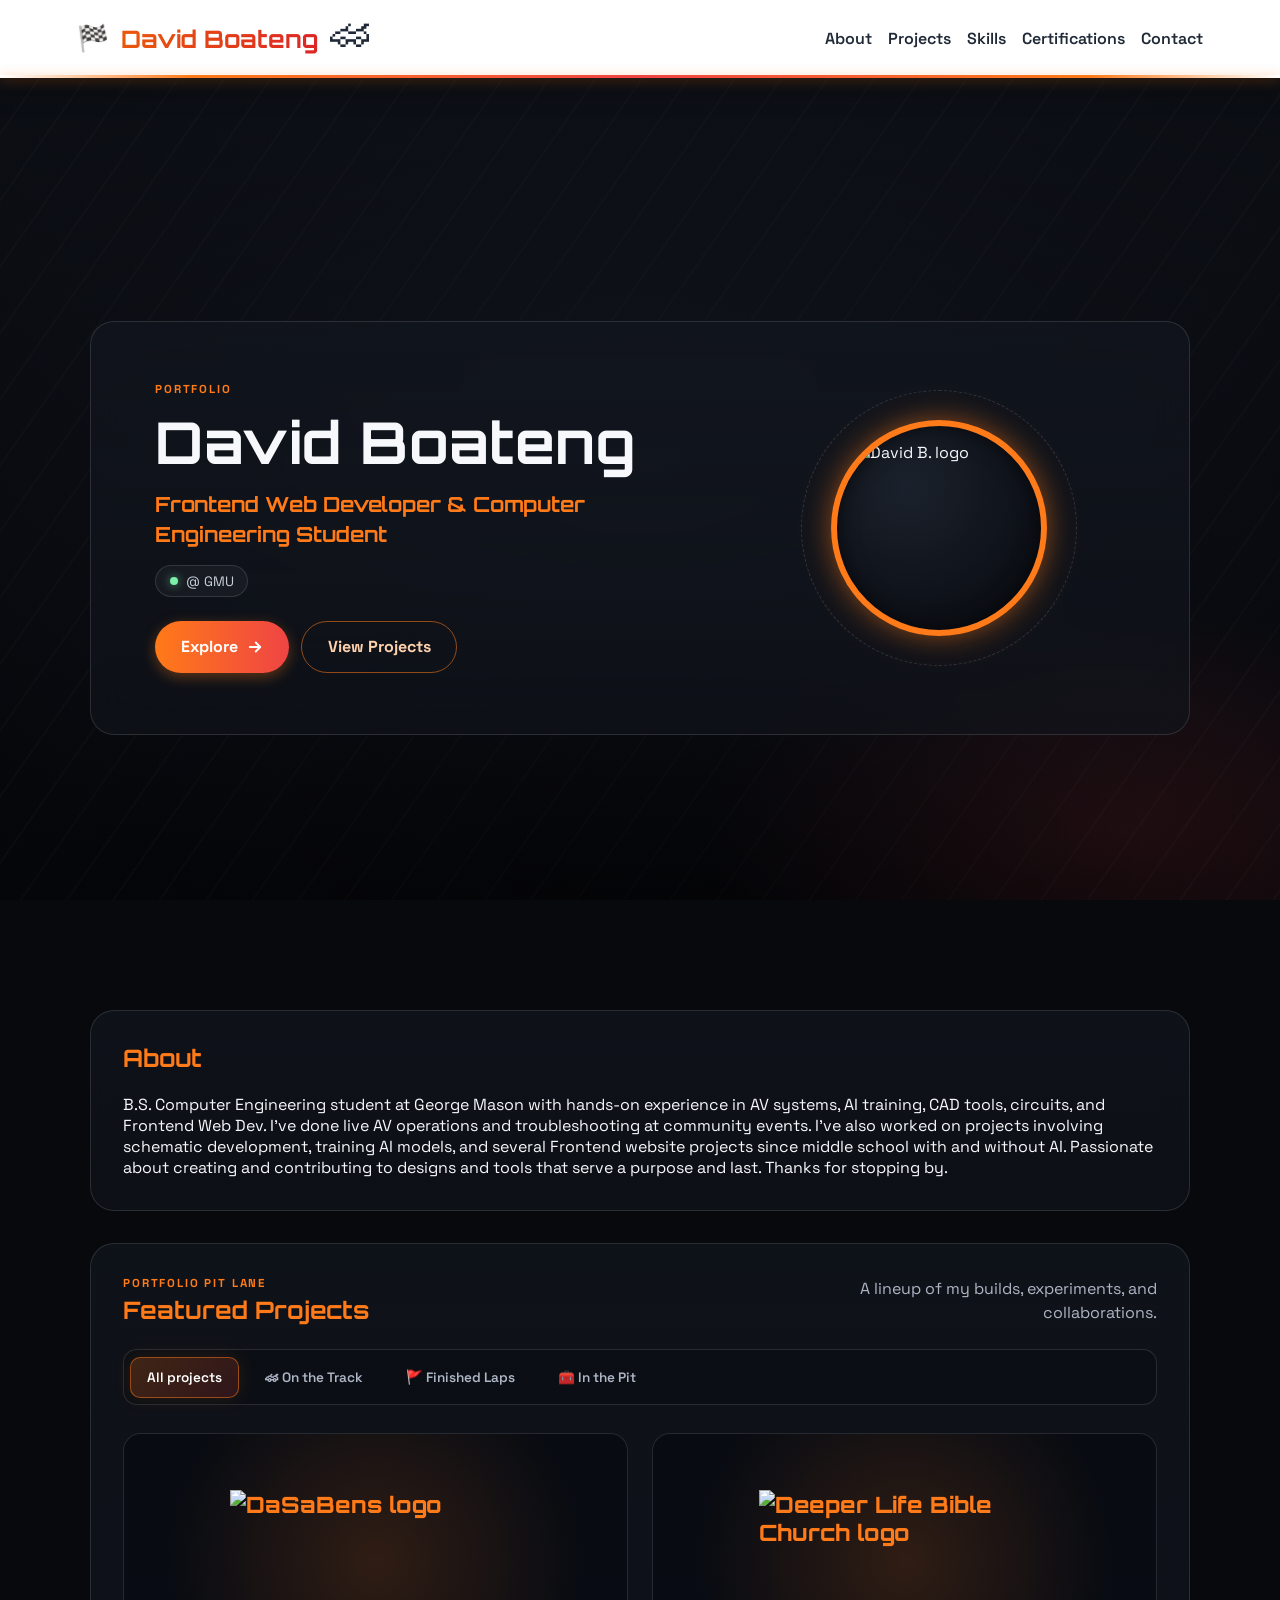
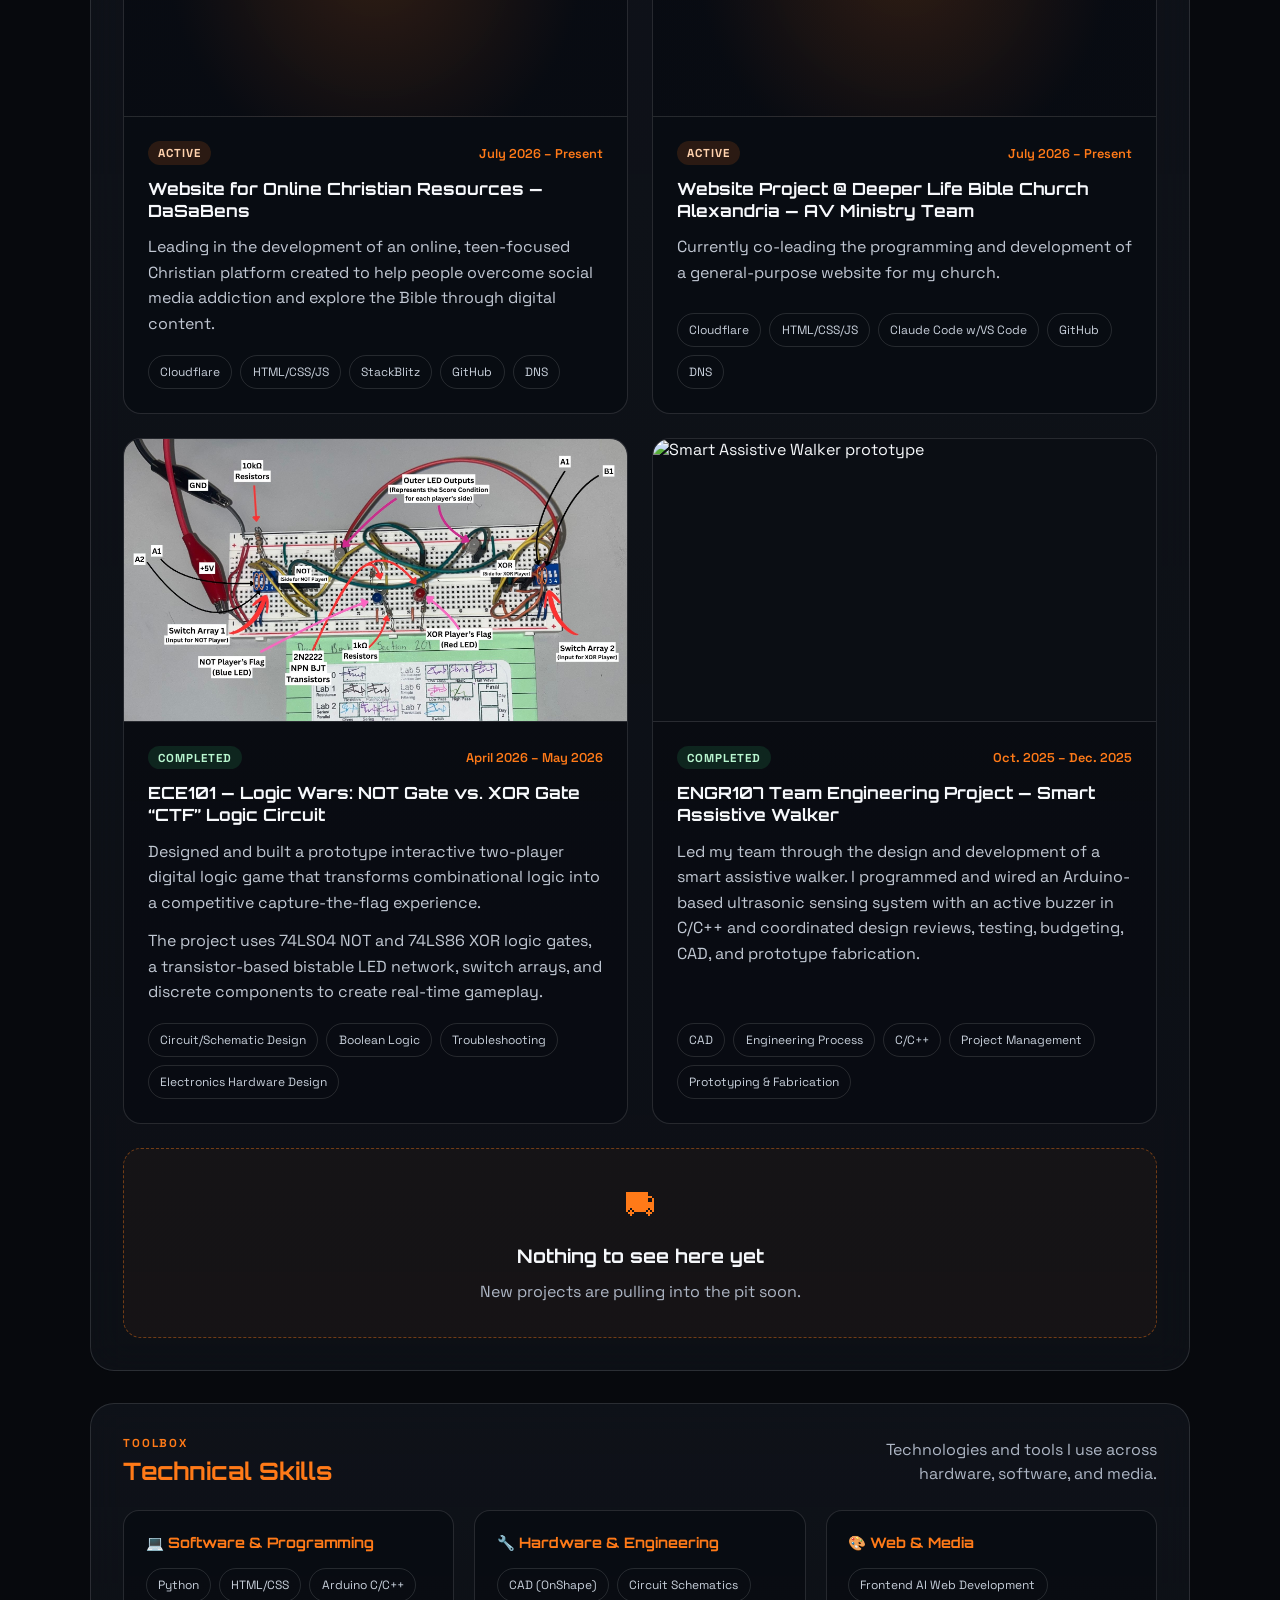
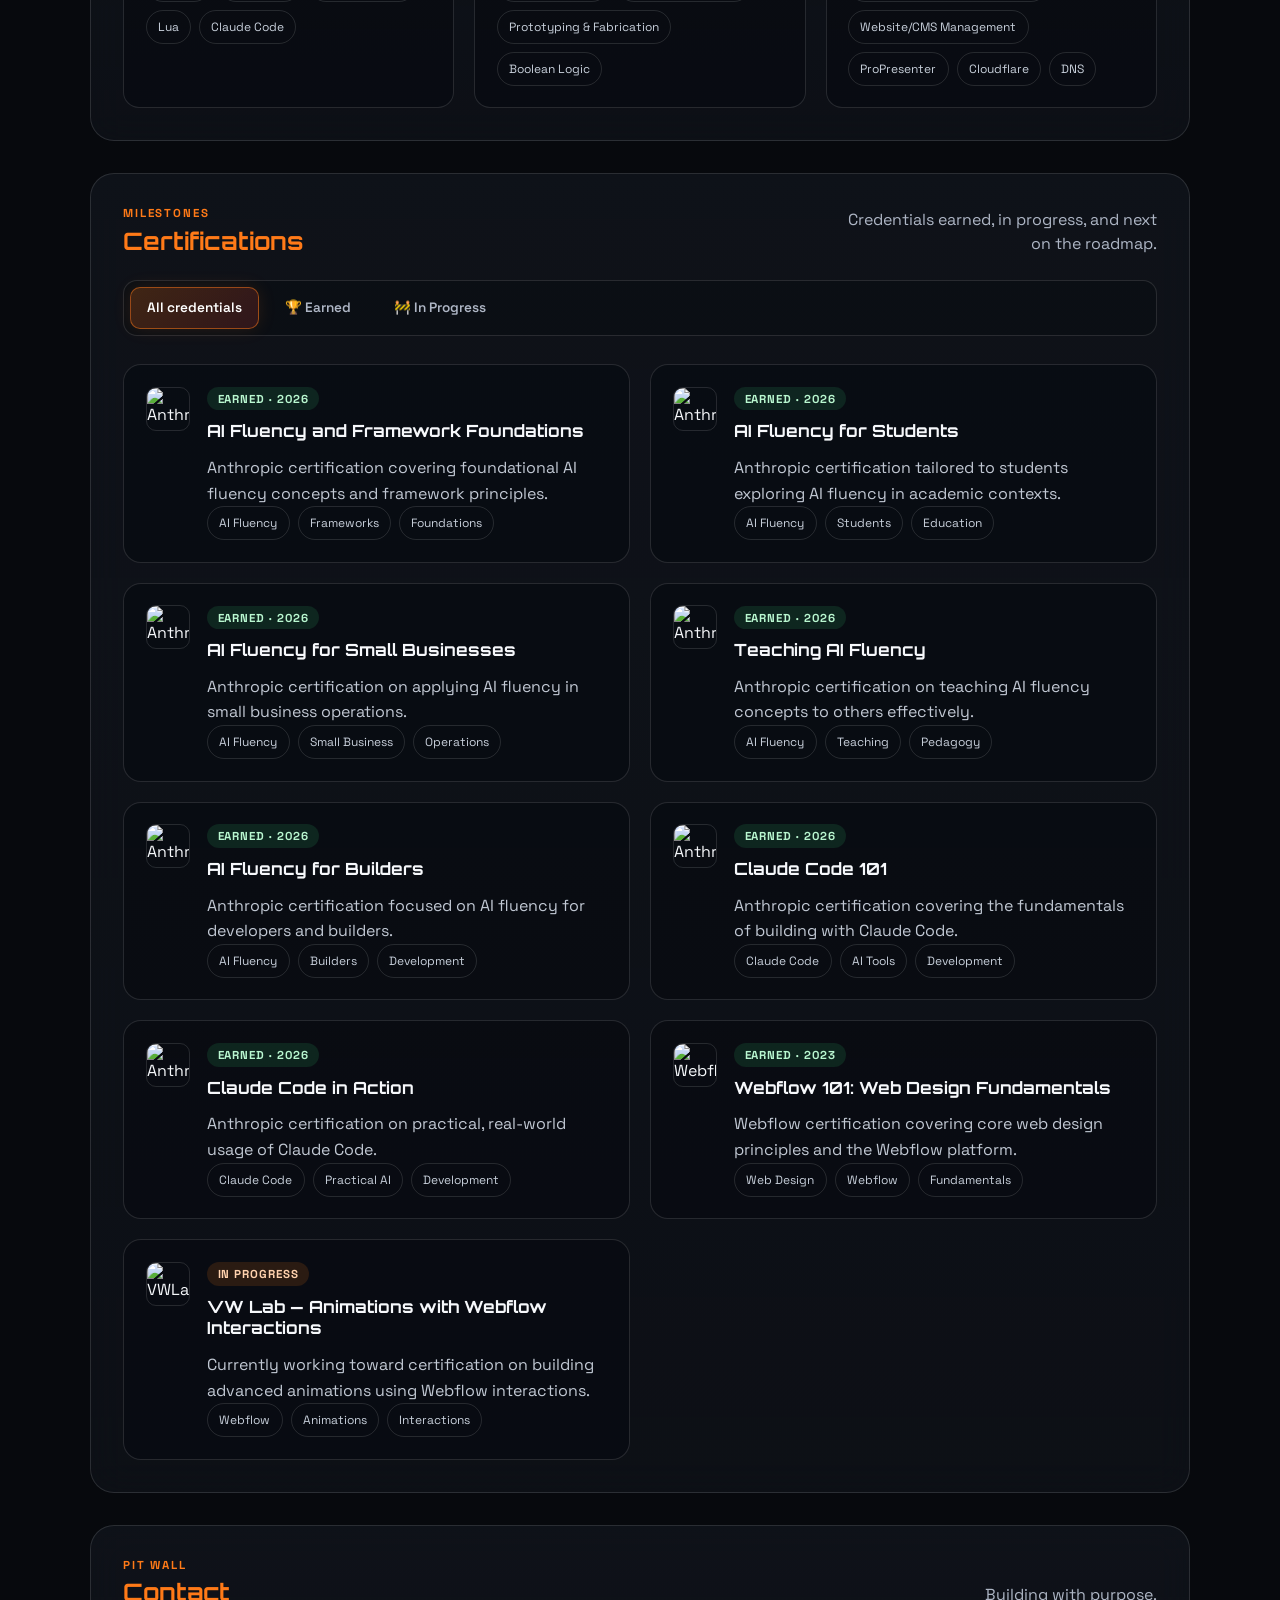
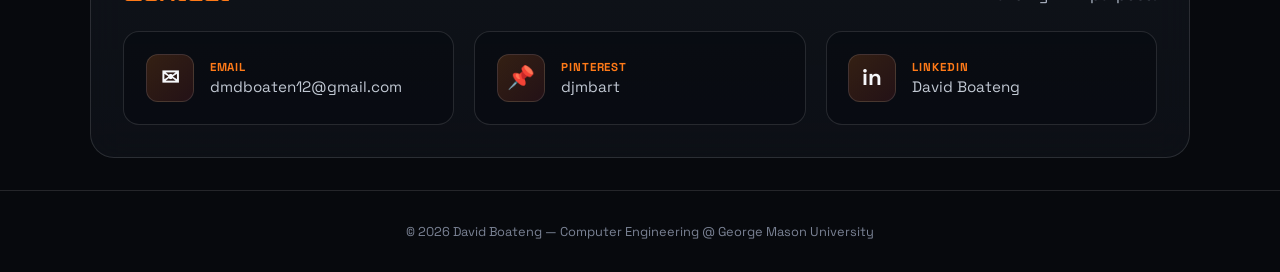
==== index.html @ 5fff943f "Refresh hero, nav, projects, and add loading screen - Redesign hero as two-column layout with spinni" ====
<!DOCTYPE html>
<html class="is-loading">
  <head>
    <meta charset="utf-8" />
    <meta name="viewport" content="width=device-width,initial-scale=1" />
    <title>David Boateng Portfolio</title>
    <link rel="preconnect" href="https://fonts.googleapis.com" />
    <link rel="preconnect" href="https://fonts.gstatic.com" crossorigin />
    <link
      href="https://fonts.googleapis.com/css2?family=Orbitron:wght@700;800&family=Space+Grotesk:wght@400;600&display=swap"
      rel="stylesheet"
    />
    <link rel="stylesheet" href="style.css" />
    <link rel="preload" as="image" href="inspiredbyhotwheels.png" />
  </head>
  <body>
    <div class="loader" id="loader" role="status" aria-label="Loading portfolio">
      <div class="loader-inner">
        <p class="loader-text">This portfolio is:</p>
        <img class="loader-img" src="inspiredbyhotwheels.png" alt="Inspired by Hot Wheels" />
        <div class="loader-bar"><span></span></div>
      </div>
    </div>
    <div class="track" id="top"></div>
    <header class="nav">
      <a class="nav-brand" href="#top" aria-label="Back to top">
        <span class="nav-logo" aria-hidden="true">🏁</span>
        <h2>David Boateng</h2>
        <span class="nav-car" aria-hidden="true">🏎</span>
      </a>
      <nav>
        <a href="#about">About</a><a href="#projects">Projects</a
        ><a href="#skills">Skills</a><a href="#certifications">Certifications</a><a href="#contact">Contact</a>
      </nav>
    </header>
    <section class="hero">
      <div class="hero-card">
        <div class="hero-copy">
          <span class="eyebrow">Portfolio</span>
          <h1>David Boateng</h1>
          <h2 class="hero-role">Frontend Web Developer &amp; Computer Engineering Student</h2>
          <span class="hero-school">@ GMU</span>
          <div class="hero-actions">
            <a class="btn" href="#about"><span class="btn-text">Explore</span> <svg class="btn-arrow" viewBox="0 0 24 24" width="18" height="18" fill="none" stroke="currentColor" stroke-width="2.5" stroke-linecap="round" stroke-linejoin="round"><path d="M5 12h14M13 6l6 6-6 6"/></svg></a>
            <a class="btn btn-ghost" href="#projects">View Projects</a>
          </div>
        </div>
        <div class="hero-visual">
          <div class="wheel"><img src="dbhw.png" alt="David B. logo"></div>
        </div>
      </div>
    </section>
    <section id="about" class="card">
      <h2>About</h2>
      <br />
      <p>
        B.S. Computer Engineering student at George Mason with hands-on experience in AV
        systems, AI training, CAD tools, circuits, and Frontend Web Dev. I've done live AV operations and troubleshooting
        at community events. I've also worked on projects involving schematic development,
        training AI models, and several Frontend website projects since middle school with and without AI. Passionate about creating and contributing to
        designs and tools that serve a purpose and last. Thanks for stopping by.
      </p>
    </section>
    <section id="projects" class="card">
      <div class="section-heading">
        <div><span class="eyebrow">Portfolio pit lane</span><h2>Featured Projects</h2></div>
        <p class="section-intro">A lineup of my builds, experiments, and collaborations.</p>
      </div>
      <div class="tabs" data-tab-group="projects">
        <button class="tab active" data-tab="all">All projects</button>
        <button class="tab" data-tab="track">🏎 On the Track</button>
        <button class="tab" data-tab="finished">🚩 Finished Laps</button>
        <button class="tab" data-tab="pit">🧰 In the Pit</button>
      </div>
      <div class="card-grid">
        <article class="project-card" data-category="track">
          <div class="project-media logo"><img src="dasabenslogotransparent.png" alt="DaSaBens logo" loading="lazy"></div>
          <div class="project-body">
            <div class="project-meta"><span class="project-tag">Active</span><span class="project-date">July 2026 – Present</span></div>
            <h3>Website for Online Christian Resources — DaSaBens</h3>
            <p>Leading in the development of an online, teen-focused Christian platform created to help people overcome social media addiction and explore the Bible through digital content.</p>
            <div class="chips"><span>Cloudflare</span><span>HTML/CSS/JS</span><span>StackBlitz</span><span>GitHub</span><span>DNS</span></div>
          </div>
        </article>
        <article class="project-card" data-category="track">
          <div class="project-media logo"><img src="dclmlogo.png" alt="Deeper Life Bible Church logo" loading="lazy"></div>
          <div class="project-body">
            <div class="project-meta"><span class="project-tag">Active</span><span class="project-date">July 2026 – Present</span></div>
            <h3>Website Project @ Deeper Life Bible Church Alexandria — AV Ministry Team</h3>
            <p>Currently co-leading the programming and development of a general-purpose website for my church.</p>
            <div class="chips"><span>Cloudflare</span><span>HTML/CSS/JS</span><span>Claude Code w/VS Code</span><span>GitHub</span><span>DNS</span></div>
          </div>
        </article>
        <article class="project-card" data-category="finished">
          <div class="project-media"><img src="ece101finalannotatedbb.jpg" alt="Annotated breadboard of the Logic Wars NOT vs. XOR circuit" loading="lazy"></div>
          <div class="project-body">
            <div class="project-meta"><span class="project-tag finished">Completed</span><span class="project-date">April 2026 – May 2026</span></div>
            <h3>ECE101 — Logic Wars: NOT Gate vs. XOR Gate “CTF” Logic Circuit</h3>
            <p>Designed and built a prototype interactive two-player digital logic game that transforms combinational logic into a competitive capture-the-flag experience.</p>
            <p>The project uses 74LS04 NOT and 74LS86 XOR logic gates, a transistor-based bistable LED network, switch arrays, and discrete components to create real-time gameplay.</p>
            <div class="chips"><span>Circuit/Schematic Design</span><span>Boolean Logic</span><span>Troubleshooting</span><span>Electronics Hardware Design</span></div>
          </div>
        </article>
        <article class="project-card" data-category="finished">
          <div class="project-media"><img src="smartassistivewalker.jpg" alt="Smart Assistive Walker prototype" loading="lazy"></div>
          <div class="project-body">
            <div class="project-meta"><span class="project-tag finished">Completed</span><span class="project-date">Oct. 2025 – Dec. 2025</span></div>
            <h3>ENGR107 Team Engineering Project — Smart Assistive Walker</h3>
            <p>Led my team through the design and development of a smart assistive walker. I programmed and wired an Arduino-based ultrasonic sensing system with an active buzzer in C/C++ and coordinated design reviews, testing, budgeting, CAD, and prototype fabrication.</p>
            <div class="chips"><span>CAD</span><span>Engineering Process</span><span>C/C++</span><span>Project Management</span><span>Prototyping &amp; Fabrication</span></div>
          </div>
        </article>
        <div class="empty-state" data-category="pit"><span class="empty-icon">⛟</span><h3>Nothing to see here yet</h3><p>New projects are pulling into the pit soon.</p></div>
      </div>
    </section>
    <section id="skills" class="card">
      <div class="section-heading">
        <div><span class="eyebrow">Toolbox</span><h2>Technical Skills</h2></div>
        <p class="section-intro">Technologies and tools I use across hardware, software, and media.</p>
      </div>
      <div class="skill-grid">
        <div class="skill-group">
          <h3>💻 Software & Programming</h3>
          <div class="chips"><span>Python</span><span>HTML/CSS</span><span>Arduino C/C++</span><span>Lua</span><span>Claude Code</span></div>
        </div>
        <div class="skill-group">
          <h3>🔧 Hardware & Engineering</h3>
          <div class="chips"><span>CAD (OnShape)</span><span>Circuit Schematics</span><span>Prototyping & Fabrication</span><span>Boolean Logic</span></div>
        </div>
        <div class="skill-group">
          <h3>🎨 Web & Media</h3>
          <div class="chips"><span>Frontend AI Web Development</span><span>Website/CMS Management</span><span>ProPresenter</span><span>Cloudflare</span><span>DNS</span></div>
        </div>
      </div>
    </section>
    <section id="certifications" class="card">
      <div class="section-heading">
        <div><span class="eyebrow">Milestones</span><h2>Certifications</h2></div>
        <p class="section-intro">Credentials earned, in progress, and next on the roadmap.</p>
      </div>
      <div class="tabs" data-tab-group="certifications">
        <button class="tab active" data-tab="all">All credentials</button>
        <button class="tab" data-tab="earned">🏆 Earned</button>
        <button class="tab" data-tab="progress">🚧 In Progress</button>
      </div>
      <div class="cert-grid">
        <article class="cert-card" data-category="earned"><img class="cert-logo" src="public/images/icons/anthropic.jpg" alt="Anthropic"><div><span class="project-tag finished">Earned · 2026</span><h3>AI Fluency and Framework Foundations</h3><p>Anthropic certification covering foundational AI fluency concepts and framework principles.</p><div class="chips"><span>AI Fluency</span><span>Frameworks</span><span>Foundations</span></div></div></article>
        <article class="cert-card" data-category="earned"><img class="cert-logo" src="public/images/icons/anthropic.jpg" alt="Anthropic"><div><span class="project-tag finished">Earned · 2026</span><h3>AI Fluency for Students</h3><p>Anthropic certification tailored to students exploring AI fluency in academic contexts.</p><div class="chips"><span>AI Fluency</span><span>Students</span><span>Education</span></div></div></article>
        <article class="cert-card" data-category="earned"><img class="cert-logo" src="public/images/icons/anthropic.jpg" alt="Anthropic"><div><span class="project-tag finished">Earned · 2026</span><h3>AI Fluency for Small Businesses</h3><p>Anthropic certification on applying AI fluency in small business operations.</p><div class="chips"><span>AI Fluency</span><span>Small Business</span><span>Operations</span></div></div></article>
        <article class="cert-card" data-category="earned"><img class="cert-logo" src="public/images/icons/anthropic.jpg" alt="Anthropic"><div><span class="project-tag finished">Earned · 2026</span><h3>Teaching AI Fluency</h3><p>Anthropic certification on teaching AI fluency concepts to others effectively.</p><div class="chips"><span>AI Fluency</span><span>Teaching</span><span>Pedagogy</span></div></div></article>
        <article class="cert-card" data-category="earned"><img class="cert-logo" src="public/images/icons/anthropic.jpg" alt="Anthropic"><div><span class="project-tag finished">Earned · 2026</span><h3>AI Fluency for Builders</h3><p>Anthropic certification focused on AI fluency for developers and builders.</p><div class="chips"><span>AI Fluency</span><span>Builders</span><span>Development</span></div></div></article>
        <article class="cert-card" data-category="earned"><img class="cert-logo" src="public/images/icons/anthropic.jpg" alt="Anthropic"><div><span class="project-tag finished">Earned · 2026</span><h3>Claude Code 101</h3><p>Anthropic certification covering the fundamentals of building with Claude Code.</p><div class="chips"><span>Claude Code</span><span>AI Tools</span><span>Development</span></div></div></article>
        <article class="cert-card" data-category="earned"><img class="cert-logo" src="public/images/icons/anthropic.jpg" alt="Anthropic"><div><span class="project-tag finished">Earned · 2026</span><h3>Claude Code in Action</h3><p>Anthropic certification on practical, real-world usage of Claude Code.</p><div class="chips"><span>Claude Code</span><span>Practical AI</span><span>Development</span></div></div></article>
        <article class="cert-card" data-category="earned"><img class="cert-logo" src="public/images/icons/6699096cdd45ad7b198bbc43_partner-webflow.png" alt="Webflow"><div><span class="project-tag finished">Earned · 2023</span><h3>Webflow 101: Web Design Fundamentals</h3><p>Webflow certification covering core web design principles and the Webflow platform.</p><div class="chips"><span>Web Design</span><span>Webflow</span><span>Fundamentals</span></div></div></article>
        <article class="cert-card" data-category="progress"><img class="cert-logo" src="public/images/icons/vwlabs.png" alt="VWLab.io"><div><span class="project-tag">In Progress</span><h3>VW Lab — Animations with Webflow Interactions</h3><p>Currently working toward certification on building advanced animations using Webflow interactions.</p><div class="chips"><span>Webflow</span><span>Animations</span><span>Interactions</span></div></div></article>
      </div>
    </section>
    <section id="contact" class="card">
      <div class="section-heading">
        <div><span class="eyebrow">Pit wall</span><h2>Contact</h2></div>
        <p class="section-intro">Building with purpose.</p>
      </div>
      <div class="contact-grid">
        <a class="contact-card" href="mailto:dmdboaten12@gmail.com">
          <div class="contact-icon">✉</div>
          <div><span class="contact-label">Email</span><p>dmdboaten12@gmail.com</p></div>
        </a>
        <a class="contact-card" href="https://www.pinterest.com/djmbart/" target="_blank" rel="noopener">
          <div class="contact-icon">📌</div>
          <div><span class="contact-label">Pinterest</span><p>djmbart</p></div>
        </a>
        <a class="contact-card" href="https://www.linkedin.com/in/david-boateng" target="_blank" rel="noopener">
          <div class="contact-icon">in</div>
          <div><span class="contact-label">LinkedIn</span><p>David Boateng</p></div>
        </a>
      </div>
    </section>
    <div class="lightbox" id="lightbox"><img src="" alt=""></div>
    <footer class="footer">© 2026 David Boateng — Computer Engineering @ George Mason University</footer>
    <script src="script.js"></script>
  </body>
</html>
---- style.css ----
:root{--bg:#0a0d12;--panel:rgba(18,22,30,.72);--line:rgba(255,255,255,.12);--orange:#ff7a18;--red:#ef4444;--white:#f6f8fb}*{margin:0;padding:0;box-sizing:border-box}html{scroll-behavior:smooth}body{font-family:'Space Grotesk',sans-serif;color:var(--white);background:#07090d;overflow-x:hidden}.track{position:fixed;inset:0;z-index:-1;background:
  radial-gradient(ellipse 60% 45% at 88% 92%,rgba(239,68,68,.12),transparent 55%),
  radial-gradient(ellipse 100% 80% at 50% 50%,rgba(20,24,34,.6),transparent 70%),
  repeating-linear-gradient(125deg,rgba(255,255,255,.018) 0 2px,transparent 2px 38px),
  linear-gradient(180deg,#0c0f15 0%,#07090d 50%,#05060a 100%)}
.track:before{content:'';position:absolute;inset:0;background:radial-gradient(ellipse 90% 60% at 50% 100%,rgba(0,0,0,.45),transparent 60%)}
.track::after{content:none}
.nav{position:sticky;top:0;display:flex;justify-content:space-between;padding:18px 6%;background:#fff;box-shadow:0 8px 28px rgba(0,0,0,.35);backdrop-filter:blur(16px)}.logo{font:800 1.4rem Orbitron,sans-serif;color:var(--orange)}nav{display:flex;gap:16px}nav a{color:#1f2937;font-weight:600;text-decoration:none;transition:color .2s ease,text-shadow .2s ease}nav a:hover{color:#ea580c}.nav-brand h2{background:linear-gradient(90deg,#ea580c,#dc2626);-webkit-background-clip:text;background-clip:text;color:transparent}.hero{min-height:100vh;display:grid;place-items:center;padding:5rem}.hero-card,.card{max-width:1100px;margin:2rem auto;padding:2rem;border-radius:24px;background:linear-gradient(var(--panel),rgba(18,22,30,.55));backdrop-filter:blur(18px);border:1px solid var(--line);position:relative;overflow:hidden}
@keyframes spin{to{transform:rotate(360deg)}}
.hero-card{display:grid;grid-template-columns:1.4fr 1fr;align-items:center;gap:3rem;width:100%;padding:3.5rem 3.5rem 3.5rem 4rem}
.hero-copy{display:flex;flex-direction:column;align-items:flex-start;gap:1rem}
.hero-copy{min-width:0}.hero-copy h1{font-size:clamp(1.9rem,5vw,3.6rem);line-height:1.05;letter-spacing:.01em}
.hero-role{font-size:clamp(1rem,1.8vw,1.3rem);line-height:1.45;max-width:30ch}
.hero-school{display:inline-flex;align-items:center;gap:.5rem;padding:.4rem .85rem;border:1px solid var(--line);border-radius:999px;color:#c8d0db;font-size:.85rem;background:rgba(255,255,255,.04)}
.hero-school:before{content:'';width:8px;height:8px;border-radius:50%;background:#7bf0a9;box-shadow:0 0 10px rgba(123,240,169,.6)}
.hero-actions{display:flex;flex-wrap:wrap;gap:.75rem;margin-top:.5rem}
.hero-actions .btn{margin-top:0}
.btn.btn-ghost{background:transparent;border:1px solid rgba(255,122,24,.55);box-shadow:none;color:#ffd2ae}
.btn.btn-ghost:hover{background:rgba(255,122,24,.1);box-shadow:0 8px 24px rgba(255,122,24,.2)}
.hero-visual{position:relative;display:grid;place-items:center;aspect-ratio:1;max-width:300px;width:100%;justify-self:center}
.hero-visual:before{content:'';position:absolute;inset:0;border-radius:50%;background:radial-gradient(circle,rgba(255,122,24,.22),transparent 68%)}
.hero-visual:after{content:'';position:absolute;inset:4%;border-radius:50%;border:1px dashed rgba(255,255,255,.14)}
.wheel{position:relative;width:72%;aspect-ratio:1;border-radius:50%;border:6px solid var(--orange);background:radial-gradient(circle at 35% 30%,#1b212c,#0b0e14 75%);box-shadow:0 0 25px rgba(255,122,24,.45),inset 0 0 20px rgba(0,0,0,.6);animation:spin 10s linear infinite;overflow:hidden}
.wheel img{width:100%;height:100%;display:block;object-fit:contain;padding:8%}
@media (prefers-reduced-motion:reduce){.wheel{animation:none}}
@media (max-width:820px){.hero{padding:3rem 16px}.hero-card{grid-template-columns:minmax(0,1fr);gap:2rem;padding:2.5rem 1.5rem;text-align:center}.hero-copy{align-items:center}.hero-role{max-width:none}.hero-actions{justify-content:center}.hero-visual{order:-1;max-width:220px}}
        h1,h2,h3{font-family:Orbitron,sans-serif}h2{color:var(--orange)}.btn{display:inline-flex;align-items:center;gap:.5rem;margin-top:1rem;padding:.9rem 1.6rem;border-radius:999px;background:linear-gradient(90deg,var(--orange),var(--red));color:#fff;font-weight:700;font-family:'Space Grotesk',sans-serif;text-decoration:none;cursor:pointer;border:none;transition:transform .25s ease,box-shadow .25s ease;box-shadow:0 4px 14px rgba(255,122,24,.35)}
.btn:hover{transform:translateY(-3px) scale(1.03);box-shadow:0 8px 24px rgba(255,122,24,.5)}
.btn:active{transform:translateY(-1px) scale(1)}
.btn-arrow{transition:transform .25s ease}
.btn:hover .btn-arrow{transform:translateX(4px)}.image-placeholder{margin:1rem 0;padding:4rem;border:2px dashed var(--orange);border-radius:18px;text-align:center}.section-heading{display:flex;align-items:end;justify-content:space-between;gap:2rem;margin-bottom:1.5rem}.section-heading h2{margin-top:.35rem}.eyebrow{display:block;color:var(--orange);font-size:.72rem;font-weight:700;letter-spacing:.16em;text-transform:uppercase}.section-intro{max-width:330px;color:#aeb6c5;text-align:right;line-height:1.5}.tabs{display:flex;gap:.55rem;flex-wrap:wrap;margin-bottom:1.75rem;padding:.4rem;border:1px solid var(--line);border-radius:14px;background:rgba(0,0,0,.18)}.tab{padding:.7rem 1rem;border:1px solid transparent;border-radius:10px;background:transparent;color:#aeb6c5;font:600 .85rem 'Space Grotesk',sans-serif;cursor:pointer;transition:.25s}.tab:hover{color:#fff;background:rgba(255,255,255,.07)}.tab.active{color:#fff;border-color:rgba(255,122,24,.5);background:linear-gradient(135deg,rgba(255,122,24,.22),rgba(239,68,68,.16));box-shadow:0 0 18px rgba(255,122,24,.12)}.card-grid,.cert-grid{display:grid;grid-template-columns:repeat(auto-fit,minmax(min(100%,320px),1fr));gap:1.25rem;align-items:stretch}.project-card,.cert-card{border:1px solid var(--line);border-radius:18px;background:rgba(8,11,17,.62);overflow:hidden;transition:transform .3s ease,border-color .3s ease,box-shadow .3s ease}.project-card:hover,.cert-card:hover{transform:translateY(-6px);border-color:rgba(255,122,24,.55);box-shadow:0 14px 35px rgba(0,0,0,.3),0 0 24px rgba(255,122,24,.1)}.lightbox{position:fixed;inset:0;z-index:1000;display:grid;place-items:center;padding:2rem;background:rgba(0,0,0,.82);opacity:0;pointer-events:none;transition:opacity .25s ease;cursor:zoom-out}.lightbox.open{opacity:1;pointer-events:auto}.lightbox img{max-width:90vw;max-height:85vh;border-radius:12px;border:1px solid rgba(255,255,255,.12)}.project-body{flex:1;display:flex;flex-direction:column;gap:.8rem;padding:1.5rem}.project-body h3,.cert-card h3{font-size:1.05rem;line-height:1.3}.project-body p,.cert-card p{color:#c1c8d3;line-height:1.6}.project-date{color:var(--orange)!important;font-size:.8rem;font-weight:600}.project-tag{align-self:flex-start;padding:.3rem .65rem;border-radius:999px;color:#ffd2ae;background:rgba(255,122,24,.14);font-size:.72rem;font-weight:700;text-transform:uppercase;letter-spacing:.08em}.project-tag.finished{color:#b9f7d0;background:rgba(55,210,120,.13)}.project-body .chips{margin-top:auto;padding-top:.35rem}.chips{display:flex;gap:.5rem;flex-wrap:wrap}.chips span{padding:.5rem .7rem;border:1px solid var(--line);border-radius:999px;color:#c8d0db;font-size:.75rem}.cert-grid{grid-template-columns:repeat(auto-fit,minmax(min(100%,400px),1fr))}.cert-card{display:grid;grid-template-columns:auto 1fr;gap:1.1rem;padding:1.35rem}.cert-card h3{margin:.8rem 0}.cert-logo{width:44px;height:44px;border-radius:10px;object-fit:cover;border:1px solid var(--line);align-self:start}.cert-mark{display:grid;place-items:center;width:44px;height:44px;border-radius:12px;color:#07130c;background:#7bf0a9;font-size:1.4rem;font-weight:800;box-shadow:0 0 20px rgba(123,240,169,.2)}.progress-mark{color:#fff;background:linear-gradient(135deg,var(--orange),var(--red));box-shadow:0 0 20px rgba(255,122,24,.2)}.empty-state{grid-column:1/-1;display:grid;place-items:center;min-height:190px;padding:2rem;border:1px dashed rgba(255,122,24,.4);border-radius:18px;text-align:center;background:rgba(255,122,24,.04)}.empty-state h3{margin:.75rem 0 .35rem}.empty-state p{color:#aeb6c5}.empty-icon{color:var(--orange);font-size:2rem}.is-hidden{display:none!important}.skill-grid{display:grid;grid-template-columns:repeat(auto-fit,minmax(min(100%,280px),1fr));gap:1.25rem}.skill-group{border:1px solid var(--line);border-radius:16px;padding:1.35rem;background:rgba(8,11,17,.62);transition:border-color .3s ease,box-shadow .3s ease}.skill-group:hover{border-color:rgba(255,122,24,.4);box-shadow:0 8px 24px rgba(0,0,0,.25)}.skill-group h3{font-size:.9rem;color:var(--orange);margin-bottom:1rem}.contact-grid{display:grid;grid-template-columns:repeat(auto-fit,minmax(min(100%,220px),1fr));gap:1.25rem}.contact-card{display:flex;align-items:center;gap:1rem;padding:1.35rem;border:1px solid var(--line);border-radius:16px;background:rgba(8,11,17,.62);text-decoration:none;color:var(--white);transition:transform .3s ease,border-color .3s ease,box-shadow .3s ease}.contact-card:hover{transform:translateY(-5px);border-color:rgba(255,122,24,.55);box-shadow:0 12px 30px rgba(0,0,0,.3),0 0 24px rgba(255,122,24,.1)}.contact-icon{display:grid;place-items:center;width:48px;height:48px;border-radius:12px;font-size:1.4rem;font-weight:800;background:linear-gradient(135deg,rgba(255,122,24,.18),rgba(239,68,68,.12));border:1px solid var(--line)}.contact-label{display:block;color:var(--orange);font-size:.72rem;font-weight:700;text-transform:uppercase;letter-spacing:.08em;margin-bottom:.2rem}.contact-card p{color:#c1c8d3;font-size:.95rem}.footer{text-align:center;padding:2rem;color:#7a8294;font-size:.8rem;border-top:1px solid var(--line);margin-top:2rem} 

.nav{align-items:center;z-index:100}
.nav-brand{display:flex;align-items:center;gap:.75rem;text-decoration:none}
.nav-logo{font-size:1.6rem;line-height:1}

.logo-image{

height:30px;

width:auto;

display:block;

transition:.4s;

}

.logo-image:hover{

transform:scale(1.05);

}
.card-grid{grid-template-columns:repeat(auto-fit,minmax(min(100%,420px),1fr));gap:1.5rem}
.project-card{display:flex;flex-direction:column}
.project-media{position:relative;aspect-ratio:16/9;overflow:hidden;border-bottom:1px solid var(--line);background:#0b0e14;cursor:zoom-in}
.project-media img{width:100%;height:100%;display:block;object-fit:cover;transition:transform .4s ease}
.project-media.logo{display:flex;justify-content:center;padding:1.75rem;background:radial-gradient(circle at 50% 45%,rgba(255,122,24,.16),rgba(8,11,17,.4) 70%)}
.project-media.logo img{width:65%;height:100%;object-fit:contain}
.project-card:hover .project-media img{transform:scale(1.04)}
.project-meta{display:flex;align-items:center;justify-content:space-between;gap:.75rem;flex-wrap:wrap}
.project-meta .project-tag{align-self:center}
@media (max-width:820px){.nav{flex-wrap:wrap;justify-content:center;gap:.6rem 1rem;padding:12px 16px}.nav-brand h2{font-size:1.05rem}.nav-logo{font-size:1.35rem}nav{flex-wrap:wrap;justify-content:center;gap:.4rem 1rem;font-size:.9rem}}
html.is-loading{overflow:hidden}
.loader{position:fixed;inset:0;z-index:2000;display:grid;place-items:center;padding:16px;background:radial-gradient(ellipse 60% 50% at 50% 45%,rgba(255,122,24,.12),transparent 70%),#07090d;transition:opacity .6s ease,visibility .6s ease}
.loader.done{opacity:0;visibility:hidden}
.loader-inner{display:flex;flex-direction:column;align-items:center;gap:1.25rem;animation:loaderIn .7s ease both}
.loader-text{color:#c8d0db;font-size:.85rem;font-weight:600;letter-spacing:.22em;text-transform:uppercase}
.loader-img{display:block;width:min(520px,84vw);height:auto;aspect-ratio:1536/440;object-fit:cover;object-position:50% 37%;filter:drop-shadow(0 10px 30px rgba(239,68,68,.35))}
.loader-bar{width:min(220px,50vw);height:3px;border-radius:999px;background:rgba(255,255,255,.1);overflow:hidden}
.loader-bar span{display:block;width:40%;height:100%;border-radius:inherit;background:linear-gradient(90deg,var(--orange),var(--red));animation:loaderBar 1.1s ease-in-out infinite}
@keyframes loaderIn{from{opacity:0;transform:translateY(12px) scale(.97)}}
@keyframes loaderBar{from{transform:translateX(-100%)}to{transform:translateX(250%)}}
@media (prefers-reduced-motion:reduce){.loader-inner,.loader-bar span{animation:none}}
.card-grid{grid-template-columns:repeat(2,minmax(0,1fr))}
.project-media.logo{align-items:center}
.project-media.logo img{max-height:170px}
.contact-icon{flex-shrink:0}
.contact-card>div:last-child{min-width:0}
.contact-card p{overflow-wrap:anywhere}
@media (max-width:820px){.card{margin:1.5rem 16px}}
@media (max-width:640px){
.card-grid{grid-template-columns:minmax(0,1fr)}
.card{margin:1.25rem 12px;padding:1.75rem 1.25rem}
.section-heading{flex-direction:column;align-items:flex-start;gap:.6rem}
.section-intro{text-align:left;max-width:none}
nav{gap:.3rem .85rem;font-size:.85rem}
.project-body{padding:1.25rem}
.cert-card{padding:1.15rem;gap:.9rem}
.hero-card{margin:0}
.contact-card{padding:1rem;gap:.8rem}
.contact-icon{width:42px;height:42px;font-size:1.2rem}
.contact-card p{font-size:.85rem}
}
@media (max-width:360px){
nav{gap:.3rem .7rem;font-size:.8rem}
.card{padding:1.5rem 1rem}
.contact-card p{font-size:.8rem}
}
.nav::after{content:'';position:absolute;left:0;right:0;bottom:0;height:3px;background:linear-gradient(90deg,transparent,var(--orange) 15%,var(--red) 50%,var(--orange) 85%,transparent);box-shadow:0 2px 12px rgba(255,122,24,.55)}
.nav-car{display:inline-flex;align-items:center;justify-content:center;font-size:2.6rem;line-height:1;height:1em;color:#1f2937;transform:translateY(-.14em);transition:transform .35s ease}
.nav-brand:hover .nav-car{transform:translate(6px,-.14em)}
@media (max-width:820px){.nav-car{font-size:2rem}}
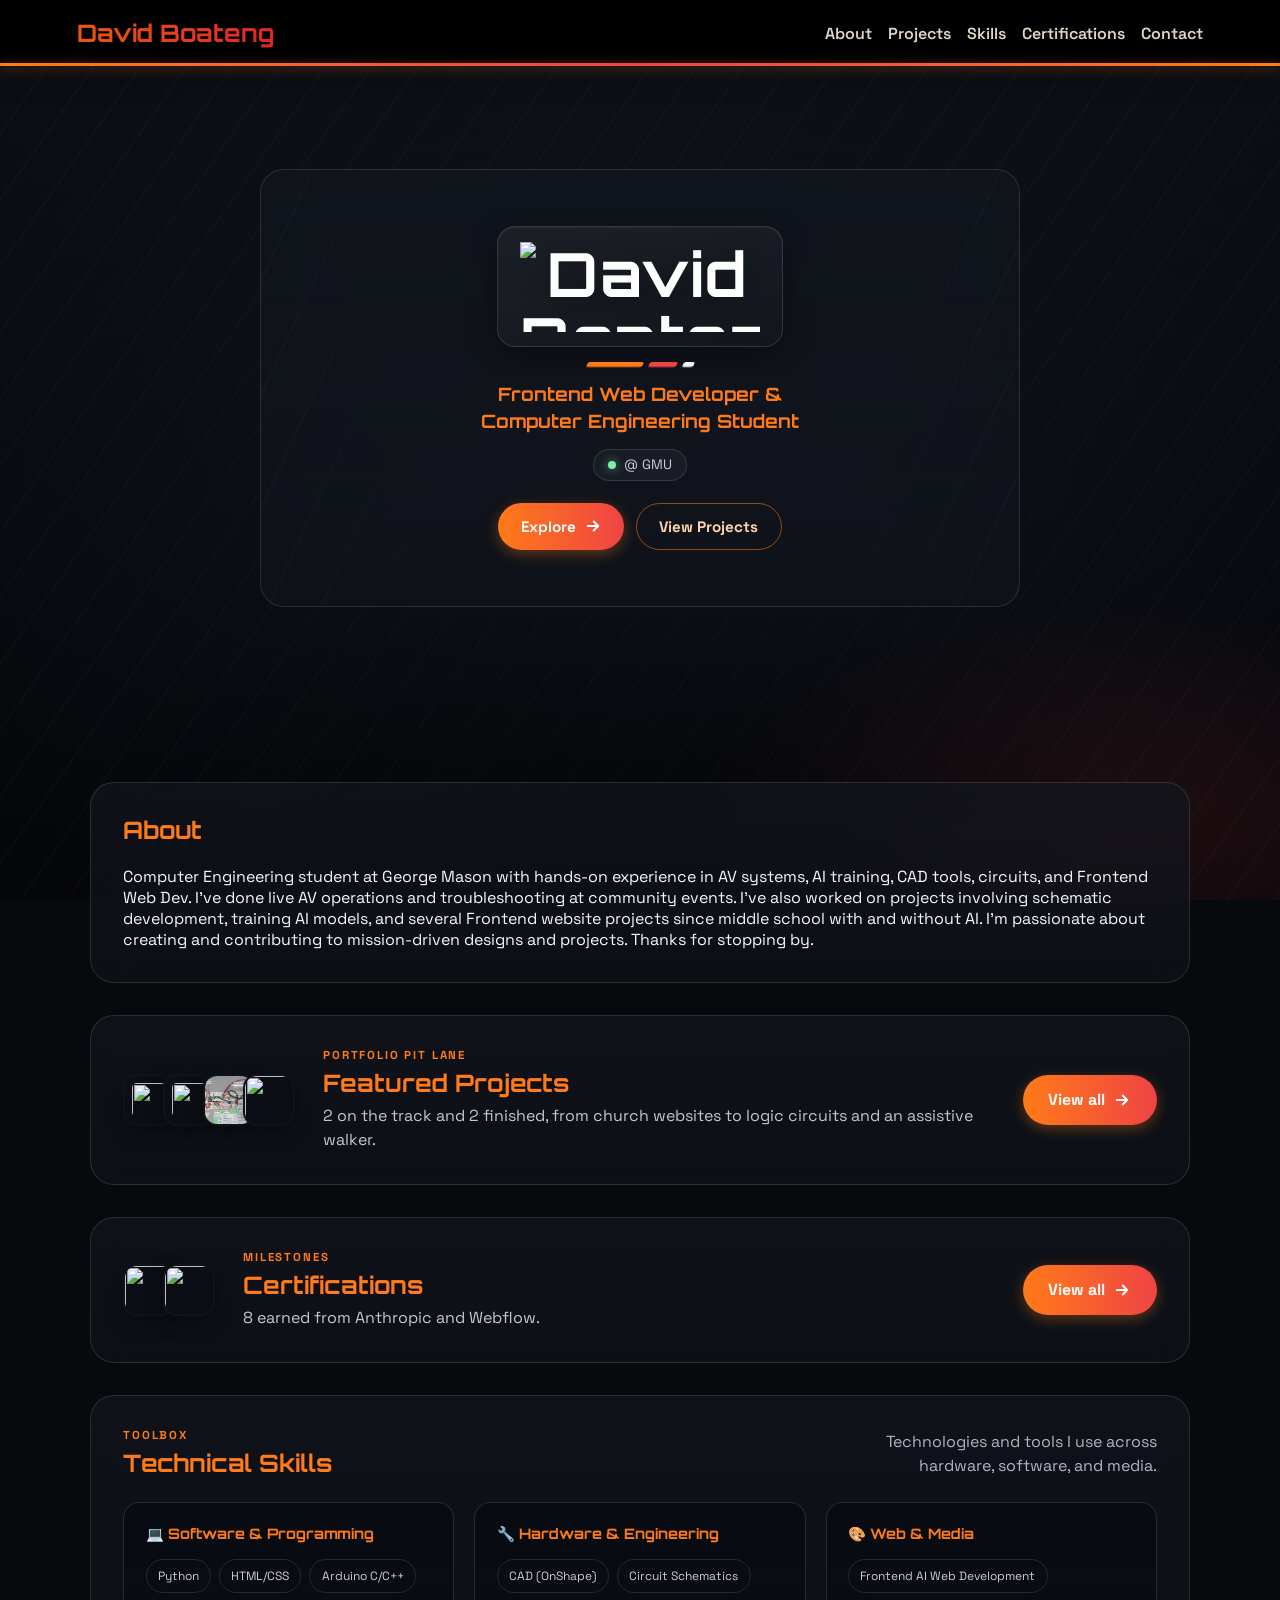
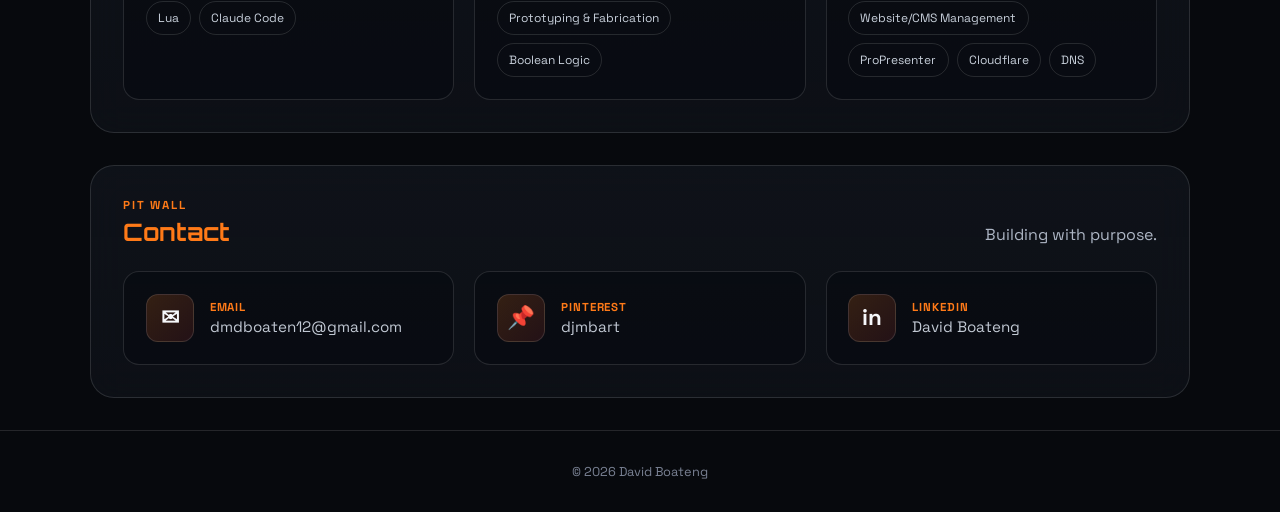
==== commit efa0f887: "Split projects and certifications into their own pages - Add projects.html with compact thumbnails a" ====
--- a/index.html
+++ b/index.html
@@ -1,5 +1,5 @@
 <!DOCTYPE html>
-<html class="is-loading">
+<html>
   <head>
     <meta charset="utf-8" />
     <meta name="viewport" content="width=device-width,initial-scale=1" />
@@ -10,43 +10,31 @@
       href="https://fonts.googleapis.com/css2?family=Orbitron:wght@700;800&family=Space+Grotesk:wght@400;600&display=swap"
       rel="stylesheet"
     />
+    <link rel="icon" type="image/png" href="favicon.png" />
     <link rel="stylesheet" href="style.css" />
-    <link rel="preload" as="image" href="inspiredbyhotwheels.png" />
   </head>
   <body>
-    <div class="loader" id="loader" role="status" aria-label="Loading portfolio">
-      <div class="loader-inner">
-        <p class="loader-text">This portfolio is:</p>
-        <img class="loader-img" src="inspiredbyhotwheels.png" alt="Inspired by Hot Wheels" />
-        <div class="loader-bar"><span></span></div>
-      </div>
-    </div>
     <div class="track" id="top"></div>
     <header class="nav">
       <a class="nav-brand" href="#top" aria-label="Back to top">
-        <span class="nav-logo" aria-hidden="true">🏁</span>
         <h2>David Boateng</h2>
-        <span class="nav-car" aria-hidden="true">🏎</span>
       </a>
       <nav>
-        <a href="#about">About</a><a href="#projects">Projects</a
-        ><a href="#skills">Skills</a><a href="#certifications">Certifications</a><a href="#contact">Contact</a>
+        <a href="#about">About</a><a href="projects.html">Projects</a
+        ><a href="#skills">Skills</a><a href="certifications.html">Certifications</a><a href="#contact">Contact</a>
       </nav>
     </header>
     <section class="hero">
       <div class="hero-card">
         <div class="hero-copy">
-          <span class="eyebrow">Portfolio</span>
-          <h1>David Boateng</h1>
+          <h1 class="hero-logo"><img src="dbhw.png" alt="David Boateng" width="612" height="230"></h1>
+          <div class="hero-stripe" aria-hidden="true"><span></span><span></span><span></span></div>
           <h2 class="hero-role">Frontend Web Developer &amp; Computer Engineering Student</h2>
           <span class="hero-school">@ GMU</span>
           <div class="hero-actions">
             <a class="btn" href="#about"><span class="btn-text">Explore</span> <svg class="btn-arrow" viewBox="0 0 24 24" width="18" height="18" fill="none" stroke="currentColor" stroke-width="2.5" stroke-linecap="round" stroke-linejoin="round"><path d="M5 12h14M13 6l6 6-6 6"/></svg></a>
-            <a class="btn btn-ghost" href="#projects">View Projects</a>
+            <a class="btn btn-ghost" href="projects.html">View Projects</a>
           </div>
-        </div>
-        <div class="hero-visual">
-          <div class="wheel"><img src="dbhw.png" alt="David B. logo"></div>
         </div>
       </div>
     </section>
@@ -54,64 +42,28 @@
       <h2>About</h2>
       <br />
       <p>
-        B.S. Computer Engineering student at George Mason with hands-on experience in AV
+        Computer Engineering student at George Mason with hands-on experience in AV
         systems, AI training, CAD tools, circuits, and Frontend Web Dev. I've done live AV operations and troubleshooting
         at community events. I've also worked on projects involving schematic development,
-        training AI models, and several Frontend website projects since middle school with and without AI. Passionate about creating and contributing to
-        designs and tools that serve a purpose and last. Thanks for stopping by.
+        training AI models, and several Frontend website projects since middle school with and without AI. I'm passionate about creating and contributing to
+        mission-driven designs and projects. Thanks for stopping by.
       </p>
     </section>
-    <section id="projects" class="card">
-      <div class="section-heading">
-        <div><span class="eyebrow">Portfolio pit lane</span><h2>Featured Projects</h2></div>
-        <p class="section-intro">A lineup of my builds, experiments, and collaborations.</p>
+    <section id="projects" class="card page-teaser">
+      <div class="teaser-logos" aria-hidden="true"><img src="dasabenslogotransparent.png" alt="" class="contain"><img src="dclmlogo.png" alt="" class="contain"><img src="ece101finalannotatedbb.jpg" alt=""><img src="smartassistivewalker.jpg" alt=""></div>
+      <div class="teaser-copy">
+        <span class="eyebrow">Portfolio pit lane</span><h2>Featured Projects</h2>
+        <p>2 on the track and 2 finished, from church websites to logic circuits and an assistive walker.</p>
       </div>
-      <div class="tabs" data-tab-group="projects">
-        <button class="tab active" data-tab="all">All projects</button>
-        <button class="tab" data-tab="track">🏎 On the Track</button>
-        <button class="tab" data-tab="finished">🚩 Finished Laps</button>
-        <button class="tab" data-tab="pit">🧰 In the Pit</button>
+      <a class="btn" href="projects.html"><span class="btn-text">View all</span> <svg class="btn-arrow" viewBox="0 0 24 24" width="18" height="18" fill="none" stroke="currentColor" stroke-width="2.5" stroke-linecap="round" stroke-linejoin="round"><path d="M5 12h14M13 6l6 6-6 6"/></svg></a>
+    </section>
+    <section id="certifications" class="card page-teaser">
+      <div class="teaser-logos" aria-hidden="true"><img src="public/images/icons/anthropic.jpg" alt=""><img src="public/images/icons/6699096cdd45ad7b198bbc43_partner-webflow.png" alt=""></div>
+      <div class="teaser-copy">
+        <span class="eyebrow">Milestones</span><h2>Certifications</h2>
+        <p>8 earned from Anthropic and Webflow.</p>
       </div>
-      <div class="card-grid">
-        <article class="project-card" data-category="track">
-          <div class="project-media logo"><img src="dasabenslogotransparent.png" alt="DaSaBens logo" loading="lazy"></div>
-          <div class="project-body">
-            <div class="project-meta"><span class="project-tag">Active</span><span class="project-date">July 2026 – Present</span></div>
-            <h3>Website for Online Christian Resources — DaSaBens</h3>
-            <p>Leading in the development of an online, teen-focused Christian platform created to help people overcome social media addiction and explore the Bible through digital content.</p>
-            <div class="chips"><span>Cloudflare</span><span>HTML/CSS/JS</span><span>StackBlitz</span><span>GitHub</span><span>DNS</span></div>
-          </div>
-        </article>
-        <article class="project-card" data-category="track">
-          <div class="project-media logo"><img src="dclmlogo.png" alt="Deeper Life Bible Church logo" loading="lazy"></div>
-          <div class="project-body">
-            <div class="project-meta"><span class="project-tag">Active</span><span class="project-date">July 2026 – Present</span></div>
-            <h3>Website Project @ Deeper Life Bible Church Alexandria — AV Ministry Team</h3>
-            <p>Currently co-leading the programming and development of a general-purpose website for my church.</p>
-            <div class="chips"><span>Cloudflare</span><span>HTML/CSS/JS</span><span>Claude Code w/VS Code</span><span>GitHub</span><span>DNS</span></div>
-          </div>
-        </article>
-        <article class="project-card" data-category="finished">
-          <div class="project-media"><img src="ece101finalannotatedbb.jpg" alt="Annotated breadboard of the Logic Wars NOT vs. XOR circuit" loading="lazy"></div>
-          <div class="project-body">
-            <div class="project-meta"><span class="project-tag finished">Completed</span><span class="project-date">April 2026 – May 2026</span></div>
-            <h3>ECE101 — Logic Wars: NOT Gate vs. XOR Gate “CTF” Logic Circuit</h3>
-            <p>Designed and built a prototype interactive two-player digital logic game that transforms combinational logic into a competitive capture-the-flag experience.</p>
-            <p>The project uses 74LS04 NOT and 74LS86 XOR logic gates, a transistor-based bistable LED network, switch arrays, and discrete components to create real-time gameplay.</p>
-            <div class="chips"><span>Circuit/Schematic Design</span><span>Boolean Logic</span><span>Troubleshooting</span><span>Electronics Hardware Design</span></div>
-          </div>
-        </article>
-        <article class="project-card" data-category="finished">
-          <div class="project-media"><img src="smartassistivewalker.jpg" alt="Smart Assistive Walker prototype" loading="lazy"></div>
-          <div class="project-body">
-            <div class="project-meta"><span class="project-tag finished">Completed</span><span class="project-date">Oct. 2025 – Dec. 2025</span></div>
-            <h3>ENGR107 Team Engineering Project — Smart Assistive Walker</h3>
-            <p>Led my team through the design and development of a smart assistive walker. I programmed and wired an Arduino-based ultrasonic sensing system with an active buzzer in C/C++ and coordinated design reviews, testing, budgeting, CAD, and prototype fabrication.</p>
-            <div class="chips"><span>CAD</span><span>Engineering Process</span><span>C/C++</span><span>Project Management</span><span>Prototyping &amp; Fabrication</span></div>
-          </div>
-        </article>
-        <div class="empty-state" data-category="pit"><span class="empty-icon">⛟</span><h3>Nothing to see here yet</h3><p>New projects are pulling into the pit soon.</p></div>
-      </div>
+      <a class="btn" href="certifications.html"><span class="btn-text">View all</span> <svg class="btn-arrow" viewBox="0 0 24 24" width="18" height="18" fill="none" stroke="currentColor" stroke-width="2.5" stroke-linecap="round" stroke-linejoin="round"><path d="M5 12h14M13 6l6 6-6 6"/></svg></a>
     </section>
     <section id="skills" class="card">
       <div class="section-heading">
@@ -131,28 +83,6 @@
           <h3>🎨 Web & Media</h3>
           <div class="chips"><span>Frontend AI Web Development</span><span>Website/CMS Management</span><span>ProPresenter</span><span>Cloudflare</span><span>DNS</span></div>
         </div>
-      </div>
-    </section>
-    <section id="certifications" class="card">
-      <div class="section-heading">
-        <div><span class="eyebrow">Milestones</span><h2>Certifications</h2></div>
-        <p class="section-intro">Credentials earned, in progress, and next on the roadmap.</p>
-      </div>
-      <div class="tabs" data-tab-group="certifications">
-        <button class="tab active" data-tab="all">All credentials</button>
-        <button class="tab" data-tab="earned">🏆 Earned</button>
-        <button class="tab" data-tab="progress">🚧 In Progress</button>
-      </div>
-      <div class="cert-grid">
-        <article class="cert-card" data-category="earned"><img class="cert-logo" src="public/images/icons/anthropic.jpg" alt="Anthropic"><div><span class="project-tag finished">Earned · 2026</span><h3>AI Fluency and Framework Foundations</h3><p>Anthropic certification covering foundational AI fluency concepts and framework principles.</p><div class="chips"><span>AI Fluency</span><span>Frameworks</span><span>Foundations</span></div></div></article>
-        <article class="cert-card" data-category="earned"><img class="cert-logo" src="public/images/icons/anthropic.jpg" alt="Anthropic"><div><span class="project-tag finished">Earned · 2026</span><h3>AI Fluency for Students</h3><p>Anthropic certification tailored to students exploring AI fluency in academic contexts.</p><div class="chips"><span>AI Fluency</span><span>Students</span><span>Education</span></div></div></article>
-        <article class="cert-card" data-category="earned"><img class="cert-logo" src="public/images/icons/anthropic.jpg" alt="Anthropic"><div><span class="project-tag finished">Earned · 2026</span><h3>AI Fluency for Small Businesses</h3><p>Anthropic certification on applying AI fluency in small business operations.</p><div class="chips"><span>AI Fluency</span><span>Small Business</span><span>Operations</span></div></div></article>
-        <article class="cert-card" data-category="earned"><img class="cert-logo" src="public/images/icons/anthropic.jpg" alt="Anthropic"><div><span class="project-tag finished">Earned · 2026</span><h3>Teaching AI Fluency</h3><p>Anthropic certification on teaching AI fluency concepts to others effectively.</p><div class="chips"><span>AI Fluency</span><span>Teaching</span><span>Pedagogy</span></div></div></article>
-        <article class="cert-card" data-category="earned"><img class="cert-logo" src="public/images/icons/anthropic.jpg" alt="Anthropic"><div><span class="project-tag finished">Earned · 2026</span><h3>AI Fluency for Builders</h3><p>Anthropic certification focused on AI fluency for developers and builders.</p><div class="chips"><span>AI Fluency</span><span>Builders</span><span>Development</span></div></div></article>
-        <article class="cert-card" data-category="earned"><img class="cert-logo" src="public/images/icons/anthropic.jpg" alt="Anthropic"><div><span class="project-tag finished">Earned · 2026</span><h3>Claude Code 101</h3><p>Anthropic certification covering the fundamentals of building with Claude Code.</p><div class="chips"><span>Claude Code</span><span>AI Tools</span><span>Development</span></div></div></article>
-        <article class="cert-card" data-category="earned"><img class="cert-logo" src="public/images/icons/anthropic.jpg" alt="Anthropic"><div><span class="project-tag finished">Earned · 2026</span><h3>Claude Code in Action</h3><p>Anthropic certification on practical, real-world usage of Claude Code.</p><div class="chips"><span>Claude Code</span><span>Practical AI</span><span>Development</span></div></div></article>
-        <article class="cert-card" data-category="earned"><img class="cert-logo" src="public/images/icons/6699096cdd45ad7b198bbc43_partner-webflow.png" alt="Webflow"><div><span class="project-tag finished">Earned · 2023</span><h3>Webflow 101: Web Design Fundamentals</h3><p>Webflow certification covering core web design principles and the Webflow platform.</p><div class="chips"><span>Web Design</span><span>Webflow</span><span>Fundamentals</span></div></div></article>
-        <article class="cert-card" data-category="progress"><img class="cert-logo" src="public/images/icons/vwlabs.png" alt="VWLab.io"><div><span class="project-tag">In Progress</span><h3>VW Lab — Animations with Webflow Interactions</h3><p>Currently working toward certification on building advanced animations using Webflow interactions.</p><div class="chips"><span>Webflow</span><span>Animations</span><span>Interactions</span></div></div></article>
       </div>
     </section>
     <section id="contact" class="card">
@@ -175,8 +105,7 @@
         </a>
       </div>
     </section>
-    <div class="lightbox" id="lightbox"><img src="" alt=""></div>
-    <footer class="footer">© 2026 David Boateng — Computer Engineering @ George Mason University</footer>
+    <footer class="footer">© 2026 David Boateng</footer>
     <script src="script.js"></script>
   </body>
 </html>
--- a/style.css
+++ b/style.css
@@ -5,25 +5,29 @@
   linear-gradient(180deg,#0c0f15 0%,#07090d 50%,#05060a 100%)}
 .track:before{content:'';position:absolute;inset:0;background:radial-gradient(ellipse 90% 60% at 50% 100%,rgba(0,0,0,.45),transparent 60%)}
 .track::after{content:none}
-.nav{position:sticky;top:0;display:flex;justify-content:space-between;padding:18px 6%;background:#fff;box-shadow:0 8px 28px rgba(0,0,0,.35);backdrop-filter:blur(16px)}.logo{font:800 1.4rem Orbitron,sans-serif;color:var(--orange)}nav{display:flex;gap:16px}nav a{color:#1f2937;font-weight:600;text-decoration:none;transition:color .2s ease,text-shadow .2s ease}nav a:hover{color:#ea580c}.nav-brand h2{background:linear-gradient(90deg,#ea580c,#dc2626);-webkit-background-clip:text;background-clip:text;color:transparent}.hero{min-height:100vh;display:grid;place-items:center;padding:5rem}.hero-card,.card{max-width:1100px;margin:2rem auto;padding:2rem;border-radius:24px;background:linear-gradient(var(--panel),rgba(18,22,30,.55));backdrop-filter:blur(18px);border:1px solid var(--line);position:relative;overflow:hidden}
-@keyframes spin{to{transform:rotate(360deg)}}
-.hero-card{display:grid;grid-template-columns:1.4fr 1fr;align-items:center;gap:3rem;width:100%;padding:3.5rem 3.5rem 3.5rem 4rem}
-.hero-copy{display:flex;flex-direction:column;align-items:flex-start;gap:1rem}
-.hero-copy{min-width:0}.hero-copy h1{font-size:clamp(1.9rem,5vw,3.6rem);line-height:1.05;letter-spacing:.01em}
-.hero-role{font-size:clamp(1rem,1.8vw,1.3rem);line-height:1.45;max-width:30ch}
+.nav{position:sticky;top:0;display:flex;justify-content:space-between;padding:18px 6%;background:#000;box-shadow:0 8px 28px rgba(0,0,0,.35);backdrop-filter:blur(16px)}.logo{font:800 1.4rem Orbitron,sans-serif;color:var(--orange)}nav{display:flex;gap:16px}nav a{color:#e0d6c8;font-weight:600;text-decoration:none;transition:color .2s ease,text-shadow .2s ease}nav a:hover{color:#ff7a18}.nav-brand h2{background:linear-gradient(90deg,#ea580c,#dc2626);-webkit-background-clip:text;background-clip:text;color:transparent}.hero{min-height:76vh;display:grid;place-items:center;padding:2.5rem 5rem 5rem}.hero-card,.card{max-width:1100px;margin:2rem auto;padding:2rem;border-radius:24px;background:linear-gradient(var(--panel),rgba(18,22,30,.55));backdrop-filter:blur(18px);border:1px solid var(--line);position:relative;overflow:hidden}
+.hero-card{display:flex;justify-content:center;width:100%;max-width:760px;padding:3.5rem 2.5rem;text-align:center;isolation:isolate}
+.hero-card:after{content:'';position:absolute;inset:0;z-index:-1;background:repeating-linear-gradient(115deg,transparent 0 46px,rgba(255,255,255,.025) 46px 48px);-webkit-mask:linear-gradient(90deg,#000,transparent 25%,transparent 75%,#000);mask:linear-gradient(90deg,#000,transparent 25%,transparent 75%,#000);pointer-events:none}
+.hero-copy{display:flex;flex-direction:column;align-items:center;gap:.9rem;min-width:0}
+.hero-copy>*{animation:heroIn .8s cubic-bezier(.2,.7,.2,1) both}
+.hero-copy>:nth-child(2){animation-delay:.1s}.hero-copy>:nth-child(3){animation-delay:.2s}.hero-copy>:nth-child(4){animation-delay:.3s}.hero-copy>:nth-child(5){animation-delay:.4s}.hero-copy>:nth-child(6){animation-delay:.5s}
+.hero-copy .eyebrow{letter-spacing:.4em}
+.hero-copy h1{font-size:clamp(1.75rem,6vw,3.8rem);line-height:1.08;letter-spacing:.02em;color:#fff;text-wrap:balance}
+.hero-stripe{display:flex;gap:6px;transform:skewX(-25deg)}
+.hero-stripe span{display:block;height:5px;width:56px;border-radius:2px;background:var(--orange)}
+.hero-stripe span:nth-child(2){width:28px;background:var(--red)}
+.hero-stripe span:nth-child(3){width:11px;background:var(--white)}
+.hero-role{font-size:clamp(.95rem,1.7vw,1.15rem);line-height:1.45;max-width:34ch;text-wrap:balance}
 .hero-school{display:inline-flex;align-items:center;gap:.5rem;padding:.4rem .85rem;border:1px solid var(--line);border-radius:999px;color:#c8d0db;font-size:.85rem;background:rgba(255,255,255,.04)}
 .hero-school:before{content:'';width:8px;height:8px;border-radius:50%;background:#7bf0a9;box-shadow:0 0 10px rgba(123,240,169,.6)}
-.hero-actions{display:flex;flex-wrap:wrap;gap:.75rem;margin-top:.5rem}
-.hero-actions .btn{margin-top:0}
+.hero-actions{display:flex;flex-wrap:wrap;justify-content:center;gap:.75rem;margin-top:.5rem}
+.hero-actions .btn{margin-top:0;padding:.8rem 1.4rem;font-size:.95rem}
 .btn.btn-ghost{background:transparent;border:1px solid rgba(255,122,24,.55);box-shadow:none;color:#ffd2ae}
 .btn.btn-ghost:hover{background:rgba(255,122,24,.1);box-shadow:0 8px 24px rgba(255,122,24,.2)}
-.hero-visual{position:relative;display:grid;place-items:center;aspect-ratio:1;max-width:300px;width:100%;justify-self:center}
-.hero-visual:before{content:'';position:absolute;inset:0;border-radius:50%;background:radial-gradient(circle,rgba(255,122,24,.22),transparent 68%)}
-.hero-visual:after{content:'';position:absolute;inset:4%;border-radius:50%;border:1px dashed rgba(255,255,255,.14)}
-.wheel{position:relative;width:72%;aspect-ratio:1;border-radius:50%;border:6px solid var(--orange);background:radial-gradient(circle at 35% 30%,#1b212c,#0b0e14 75%);box-shadow:0 0 25px rgba(255,122,24,.45),inset 0 0 20px rgba(0,0,0,.6);animation:spin 10s linear infinite;overflow:hidden}
-.wheel img{width:100%;height:100%;display:block;object-fit:contain;padding:8%}
-@media (prefers-reduced-motion:reduce){.wheel{animation:none}}
-@media (max-width:820px){.hero{padding:3rem 16px}.hero-card{grid-template-columns:minmax(0,1fr);gap:2rem;padding:2.5rem 1.5rem;text-align:center}.hero-copy{align-items:center}.hero-role{max-width:none}.hero-actions{justify-content:center}.hero-visual{order:-1;max-width:220px}}
+@keyframes heroIn{from{opacity:0;transform:translateY(16px)}}
+@media (prefers-reduced-motion:reduce){.hero-copy>*{animation:none}}
+@media (max-width:820px){.hero{min-height:auto;padding:1.5rem 16px 1rem}.hero-card{margin:0;padding:2.25rem 1.1rem}.hero-copy{gap:.85rem}.hero-stripe span{width:42px}.hero-stripe span:nth-child(2){width:21px}.hero-stripe span:nth-child(3){width:9px}}
+@media (max-width:480px){.hero-actions{width:100%}.hero-actions .btn{flex:1 1 140px;justify-content:center;padding:.85rem 1.1rem}}
         h1,h2,h3{font-family:Orbitron,sans-serif}h2{color:var(--orange)}.btn{display:inline-flex;align-items:center;gap:.5rem;margin-top:1rem;padding:.9rem 1.6rem;border-radius:999px;background:linear-gradient(90deg,var(--orange),var(--red));color:#fff;font-weight:700;font-family:'Space Grotesk',sans-serif;text-decoration:none;cursor:pointer;border:none;transition:transform .25s ease,box-shadow .25s ease;box-shadow:0 4px 14px rgba(255,122,24,.35)}
 .btn:hover{transform:translateY(-3px) scale(1.03);box-shadow:0 8px 24px rgba(255,122,24,.5)}
 .btn:active{transform:translateY(-1px) scale(1)}
@@ -32,7 +36,6 @@
 
 .nav{align-items:center;z-index:100}
 .nav-brand{display:flex;align-items:center;gap:.75rem;text-decoration:none}
-.nav-logo{font-size:1.6rem;line-height:1}
 
 .logo-image{
 
@@ -53,28 +56,20 @@
 }
 .card-grid{grid-template-columns:repeat(auto-fit,minmax(min(100%,420px),1fr));gap:1.5rem}
 .project-card{display:flex;flex-direction:column}
-.project-media{position:relative;aspect-ratio:16/9;overflow:hidden;border-bottom:1px solid var(--line);background:#0b0e14;cursor:zoom-in}
-.project-media img{width:100%;height:100%;display:block;object-fit:cover;transition:transform .4s ease}
-.project-media.logo{display:flex;justify-content:center;padding:1.75rem;background:radial-gradient(circle at 50% 45%,rgba(255,122,24,.16),rgba(8,11,17,.4) 70%)}
-.project-media.logo img{width:65%;height:100%;object-fit:contain}
-.project-card:hover .project-media img{transform:scale(1.04)}
+.project-head{display:flex;align-items:center;gap:1rem;padding:1.4rem 1.4rem 0}
+.project-head>div:last-child{min-width:0;flex:1}
+.project-head h3{margin-top:.55rem}
+.project-head+.project-body{padding-top:1rem}
+.project-thumb{flex:none;width:76px;height:76px;border-radius:14px;overflow:hidden;border:1px solid var(--line);background:#0b0e14}
+.project-thumb img{width:100%;height:100%;display:block;object-fit:cover;transition:transform .4s ease}
+.project-thumb.logo{display:grid;place-items:center;padding:10px;background:radial-gradient(circle at 50% 45%,rgba(255,122,24,.18),rgba(8,11,17,.5) 75%)}
+.project-thumb.logo img{object-fit:contain}
+.project-thumb.zoomable{cursor:zoom-in}
+.project-card:hover .project-thumb img{transform:scale(1.06)}
 .project-meta{display:flex;align-items:center;justify-content:space-between;gap:.75rem;flex-wrap:wrap}
 .project-meta .project-tag{align-self:center}
-@media (max-width:820px){.nav{flex-wrap:wrap;justify-content:center;gap:.6rem 1rem;padding:12px 16px}.nav-brand h2{font-size:1.05rem}.nav-logo{font-size:1.35rem}nav{flex-wrap:wrap;justify-content:center;gap:.4rem 1rem;font-size:.9rem}}
-html.is-loading{overflow:hidden}
-.loader{position:fixed;inset:0;z-index:2000;display:grid;place-items:center;padding:16px;background:radial-gradient(ellipse 60% 50% at 50% 45%,rgba(255,122,24,.12),transparent 70%),#07090d;transition:opacity .6s ease,visibility .6s ease}
-.loader.done{opacity:0;visibility:hidden}
-.loader-inner{display:flex;flex-direction:column;align-items:center;gap:1.25rem;animation:loaderIn .7s ease both}
-.loader-text{color:#c8d0db;font-size:.85rem;font-weight:600;letter-spacing:.22em;text-transform:uppercase}
-.loader-img{display:block;width:min(520px,84vw);height:auto;aspect-ratio:1536/440;object-fit:cover;object-position:50% 37%;filter:drop-shadow(0 10px 30px rgba(239,68,68,.35))}
-.loader-bar{width:min(220px,50vw);height:3px;border-radius:999px;background:rgba(255,255,255,.1);overflow:hidden}
-.loader-bar span{display:block;width:40%;height:100%;border-radius:inherit;background:linear-gradient(90deg,var(--orange),var(--red));animation:loaderBar 1.1s ease-in-out infinite}
-@keyframes loaderIn{from{opacity:0;transform:translateY(12px) scale(.97)}}
-@keyframes loaderBar{from{transform:translateX(-100%)}to{transform:translateX(250%)}}
-@media (prefers-reduced-motion:reduce){.loader-inner,.loader-bar span{animation:none}}
+@media (max-width:820px){.nav{flex-wrap:wrap;justify-content:center;gap:.6rem 1rem;padding:12px 16px}.nav-brand h2{font-size:1.05rem}nav{flex-wrap:wrap;justify-content:center;gap:.4rem 1rem;font-size:.9rem}}
 .card-grid{grid-template-columns:repeat(2,minmax(0,1fr))}
-.project-media.logo{align-items:center}
-.project-media.logo img{max-height:170px}
 .contact-icon{flex-shrink:0}
 .contact-card>div:last-child{min-width:0}
 .contact-card p{overflow-wrap:anywhere}
@@ -97,7 +92,45 @@
 .card{padding:1.5rem 1rem}
 .contact-card p{font-size:.8rem}
 }
-.nav::after{content:'';position:absolute;left:0;right:0;bottom:0;height:3px;background:linear-gradient(90deg,transparent,var(--orange) 15%,var(--red) 50%,var(--orange) 85%,transparent);box-shadow:0 2px 12px rgba(255,122,24,.55)}
-.nav-car{display:inline-flex;align-items:center;justify-content:center;font-size:2.6rem;line-height:1;height:1em;color:#1f2937;transform:translateY(-.14em);transition:transform .35s ease}
-.nav-brand:hover .nav-car{transform:translate(6px,-.14em)}
-@media (max-width:820px){.nav-car{font-size:2rem}}
+.nav::after{content:'';position:absolute;left:0;right:0;bottom:0;height:3px;background:linear-gradient(90deg,var(--orange),var(--red) 50%,var(--orange));box-shadow:0 2px 12px rgba(255,122,24,.55)}
+
+/* Certifications page */
+nav a[aria-current="page"]{color:var(--orange)}
+.page-hero{width:auto;margin:3rem auto 1rem;max-width:860px;padding:3rem 2.5rem}
+.page-hero h1{font-size:clamp(1.9rem,5.5vw,3.4rem);line-height:1.05}
+.page-intro{max-width:42ch;color:#c1c8d3;line-height:1.6}
+.back-link{display:inline-flex;align-items:center;gap:.4rem;color:#aeb6c5;font-size:.85rem;font-weight:600;text-decoration:none;transition:color .2s ease}
+.back-link:hover{color:var(--orange)}
+.back-link svg{transition:transform .2s ease}.back-link:hover svg{transform:translateX(-3px)}
+.cert-stats{display:grid;grid-template-columns:repeat(2,minmax(0,1fr));gap:.75rem;width:min(100%,320px);margin-top:.5rem}
+.cert-stat{padding:1rem .75rem;border:1px solid var(--line);border-radius:14px;background:rgba(8,11,17,.55)}
+.cert-stat strong{display:block;font:800 1.7rem Orbitron,sans-serif;color:#fff}
+.cert-stat span{display:block;margin-top:.25rem;color:#aeb6c5;font-size:.72rem;font-weight:700;letter-spacing:.12em;text-transform:uppercase}
+.cert-group+.cert-group{margin-top:2.5rem}
+.cert-group-head{display:flex;align-items:center;gap:.8rem;margin-bottom:1.1rem;padding-bottom:.85rem;border-bottom:1px solid var(--line)}
+.cert-group-head img{width:34px;height:34px;border-radius:9px;object-fit:cover;border:1px solid var(--line)}
+.cert-group-head h3{font-size:1rem;color:#fff}
+.cert-count{margin-left:auto;color:#aeb6c5;font-size:.8rem}
+.cert-card .project-tag{display:inline-block}
+.cert-card h3{margin:.7rem 0 .45rem}
+.cert-card .chips{margin-top:.9rem}
+.cert-card:has(.progress-mark){border-style:dashed;border-color:rgba(255,122,24,.45)}
+.progress-mark{animation:pulse 2.2s ease-in-out infinite}
+@keyframes pulse{50%{box-shadow:0 0 0 6px rgba(255,122,24,.12),0 0 20px rgba(255,122,24,.2)}}
+@media (prefers-reduced-motion:reduce){.progress-mark{animation:none}}
+@media (max-width:820px){.page-hero{margin:2rem 16px .5rem;padding:2.25rem 1.1rem}}
+@media (max-width:640px){.cert-mark{width:38px;height:38px;font-size:1.15rem}.cert-stat strong{font-size:1.4rem}.cert-stat span{font-size:.65rem;letter-spacing:.08em}}
+
+/* Homepage teasers linking to the projects and certifications pages */
+.page-teaser{display:flex;align-items:center;gap:1.75rem;flex-wrap:wrap}
+.teaser-logos{display:flex;padding-left:12px}
+.teaser-logos img{width:52px;height:52px;margin-left:-12px;border-radius:14px;object-fit:cover;border:2px solid #0f131b;background:#0b0e14;box-shadow:0 6px 18px rgba(0,0,0,.35)}
+.teaser-copy{flex:1 1 260px;min-width:0}
+.teaser-copy h2{margin:.35rem 0 .4rem}
+.teaser-copy p{color:#c1c8d3;line-height:1.5}
+.page-teaser .btn{margin-top:0}
+@media (max-width:640px){.page-teaser{flex-direction:column;align-items:flex-start;gap:1.1rem}.teaser-copy{flex:none}.page-teaser .btn{align-self:stretch;justify-content:center}}
+.teaser-logos img.contain{object-fit:contain;padding:7px}
+@media (max-width:640px){.project-head{align-items:flex-start;padding:1.15rem 1.15rem 0;gap:.85rem}.project-thumb{width:60px;height:60px;border-radius:12px}.project-thumb.logo{padding:7px}.project-head .project-date{font-size:.75rem}}
+.hero-logo{line-height:0;padding:.9rem 1.4rem;border:1px solid var(--line);border-radius:18px;background:linear-gradient(160deg,rgba(255,255,255,.06),rgba(255,255,255,.015));box-shadow:inset 0 1px 0 rgba(255,255,255,.06),0 10px 30px rgba(0,0,0,.35)}
+.hero-logo img{display:block;width:clamp(150px,36vw,240px);height:auto;aspect-ratio:612/230;object-fit:cover;object-position:50% 47%;filter:drop-shadow(0 8px 18px rgba(0,0,0,.45))}
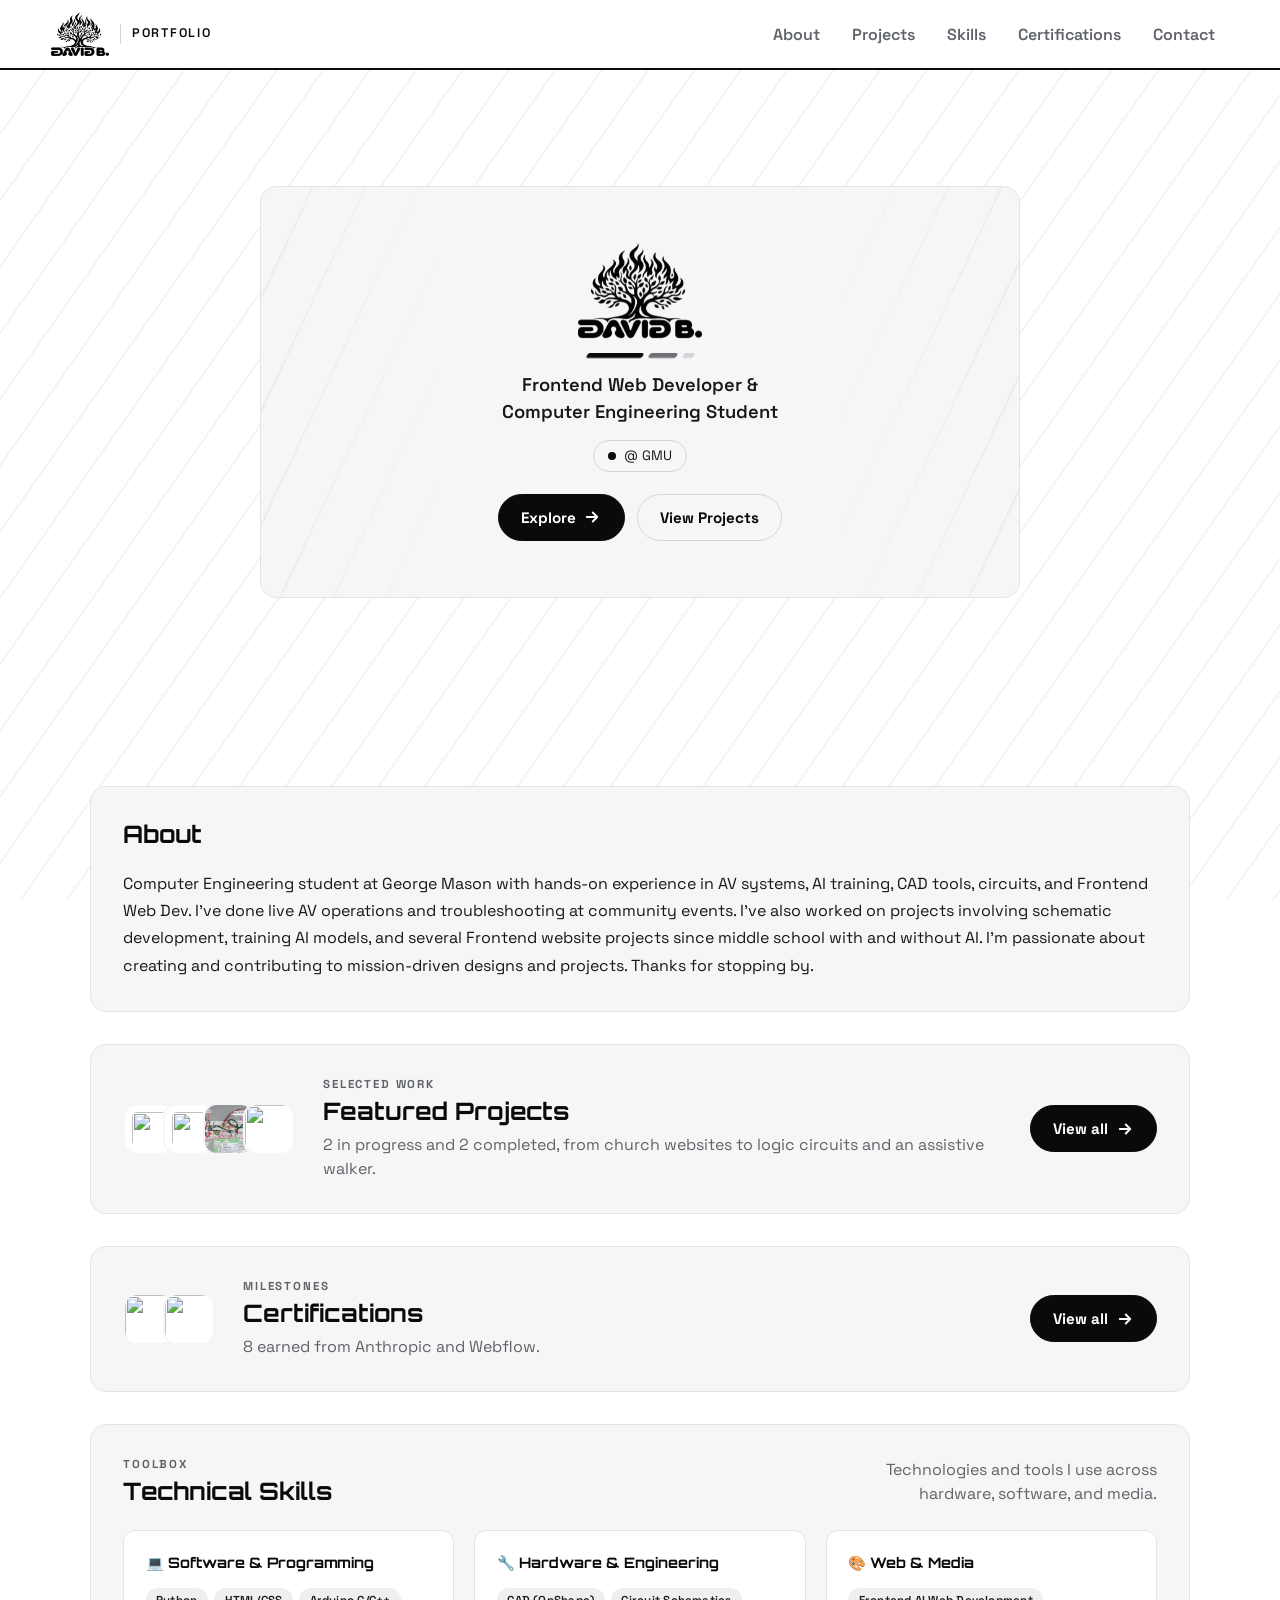
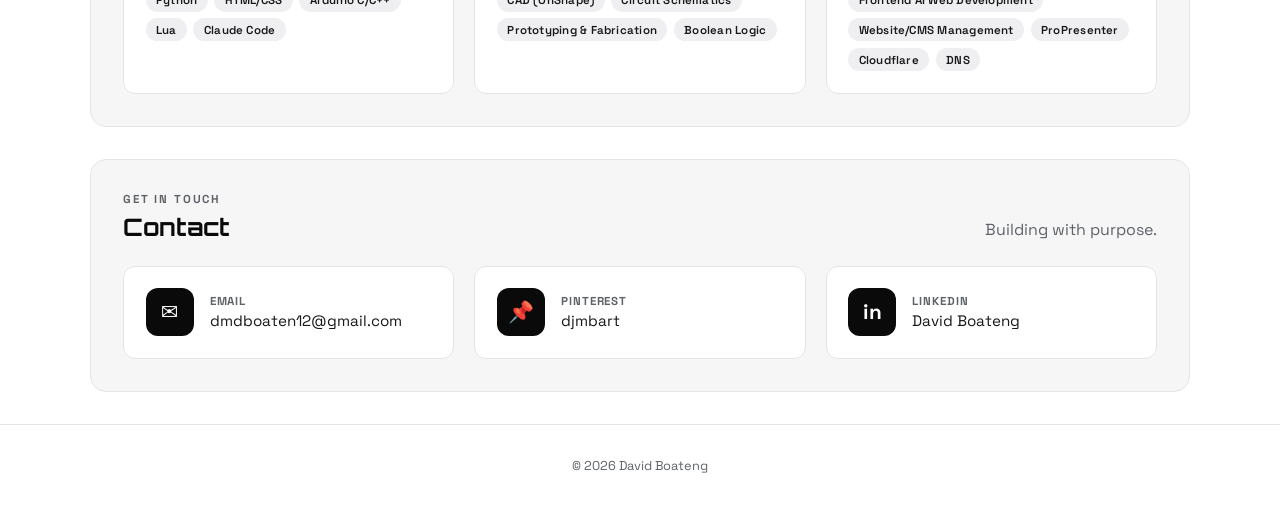
==== commit a2e89168: "Rebrand portfolio with David B. logo and monochrome theme - Use the David B. logo in the nav and her" ====
--- a/index.html
+++ b/index.html
@@ -3,21 +3,21 @@
   <head>
     <meta charset="utf-8" />
     <meta name="viewport" content="width=device-width,initial-scale=1" />
-    <title>David Boateng Portfolio</title>
+    <title>David Boateng — CpE Pursuit</title>
     <link rel="preconnect" href="https://fonts.googleapis.com" />
     <link rel="preconnect" href="https://fonts.gstatic.com" crossorigin />
     <link
-      href="https://fonts.googleapis.com/css2?family=Orbitron:wght@700;800&family=Space+Grotesk:wght@400;600&display=swap"
+      href="https://fonts.googleapis.com/css2?family=Orbitron:wght@700;800&family=Space+Grotesk:wght@400;500;600;700&display=swap"
       rel="stylesheet"
     />
     <link rel="icon" type="image/png" href="favicon.png" />
     <link rel="stylesheet" href="style.css" />
   </head>
   <body>
-    <div class="track" id="top"></div>
+    <div class="backdrop" aria-hidden="true"></div>
     <header class="nav">
       <a class="nav-brand" href="#top" aria-label="Back to top">
-        <h2>David Boateng</h2>
+        <img src="davidblogo.png" alt="David Boateng" width="800" height="613"><span class="brand-tag">Portfolio</span>
       </a>
       <nav>
         <a href="#about">About</a><a href="projects.html">Projects</a
@@ -27,7 +27,7 @@
     <section class="hero">
       <div class="hero-card">
         <div class="hero-copy">
-          <h1 class="hero-logo"><img src="dbhw.png" alt="David Boateng" width="612" height="230"></h1>
+          <h1 class="hero-logo"><img src="davidblogo.png" alt="David Boateng" width="800" height="613"></h1>
           <div class="hero-stripe" aria-hidden="true"><span></span><span></span><span></span></div>
           <h2 class="hero-role">Frontend Web Developer &amp; Computer Engineering Student</h2>
           <span class="hero-school">@ GMU</span>
@@ -52,8 +52,8 @@
     <section id="projects" class="card page-teaser">
       <div class="teaser-logos" aria-hidden="true"><img src="dasabenslogotransparent.png" alt="" class="contain"><img src="dclmlogo.png" alt="" class="contain"><img src="ece101finalannotatedbb.jpg" alt=""><img src="smartassistivewalker.jpg" alt=""></div>
       <div class="teaser-copy">
-        <span class="eyebrow">Portfolio pit lane</span><h2>Featured Projects</h2>
-        <p>2 on the track and 2 finished, from church websites to logic circuits and an assistive walker.</p>
+        <span class="eyebrow">Selected work</span><h2>Featured Projects</h2>
+        <p>2 in progress and 2 completed, from church websites to logic circuits and an assistive walker.</p>
       </div>
       <a class="btn" href="projects.html"><span class="btn-text">View all</span> <svg class="btn-arrow" viewBox="0 0 24 24" width="18" height="18" fill="none" stroke="currentColor" stroke-width="2.5" stroke-linecap="round" stroke-linejoin="round"><path d="M5 12h14M13 6l6 6-6 6"/></svg></a>
     </section>
@@ -87,7 +87,7 @@
     </section>
     <section id="contact" class="card">
       <div class="section-heading">
-        <div><span class="eyebrow">Pit wall</span><h2>Contact</h2></div>
+        <div><span class="eyebrow">Get in touch</span><h2>Contact</h2></div>
         <p class="section-intro">Building with purpose.</p>
       </div>
       <div class="contact-grid">
--- a/style.css
+++ b/style.css
@@ -1,136 +1,196 @@
-:root{--bg:#0a0d12;--panel:rgba(18,22,30,.72);--line:rgba(255,255,255,.12);--orange:#ff7a18;--red:#ef4444;--white:#f6f8fb}*{margin:0;padding:0;box-sizing:border-box}html{scroll-behavior:smooth}body{font-family:'Space Grotesk',sans-serif;color:var(--white);background:#07090d;overflow-x:hidden}.track{position:fixed;inset:0;z-index:-1;background:
-  radial-gradient(ellipse 60% 45% at 88% 92%,rgba(239,68,68,.12),transparent 55%),
-  radial-gradient(ellipse 100% 80% at 50% 50%,rgba(20,24,34,.6),transparent 70%),
-  repeating-linear-gradient(125deg,rgba(255,255,255,.018) 0 2px,transparent 2px 38px),
-  linear-gradient(180deg,#0c0f15 0%,#07090d 50%,#05060a 100%)}
-.track:before{content:'';position:absolute;inset:0;background:radial-gradient(ellipse 90% 60% at 50% 100%,rgba(0,0,0,.45),transparent 60%)}
-.track::after{content:none}
-.nav{position:sticky;top:0;display:flex;justify-content:space-between;padding:18px 6%;background:#000;box-shadow:0 8px 28px rgba(0,0,0,.35);backdrop-filter:blur(16px)}.logo{font:800 1.4rem Orbitron,sans-serif;color:var(--orange)}nav{display:flex;gap:16px}nav a{color:#e0d6c8;font-weight:600;text-decoration:none;transition:color .2s ease,text-shadow .2s ease}nav a:hover{color:#ff7a18}.nav-brand h2{background:linear-gradient(90deg,#ea580c,#dc2626);-webkit-background-clip:text;background-clip:text;color:transparent}.hero{min-height:76vh;display:grid;place-items:center;padding:2.5rem 5rem 5rem}.hero-card,.card{max-width:1100px;margin:2rem auto;padding:2rem;border-radius:24px;background:linear-gradient(var(--panel),rgba(18,22,30,.55));backdrop-filter:blur(18px);border:1px solid var(--line);position:relative;overflow:hidden}
-.hero-card{display:flex;justify-content:center;width:100%;max-width:760px;padding:3.5rem 2.5rem;text-align:center;isolation:isolate}
-.hero-card:after{content:'';position:absolute;inset:0;z-index:-1;background:repeating-linear-gradient(115deg,transparent 0 46px,rgba(255,255,255,.025) 46px 48px);-webkit-mask:linear-gradient(90deg,#000,transparent 25%,transparent 75%,#000);mask:linear-gradient(90deg,#000,transparent 25%,transparent 75%,#000);pointer-events:none}
-.hero-copy{display:flex;flex-direction:column;align-items:center;gap:.9rem;min-width:0}
-.hero-copy>*{animation:heroIn .8s cubic-bezier(.2,.7,.2,1) both}
-.hero-copy>:nth-child(2){animation-delay:.1s}.hero-copy>:nth-child(3){animation-delay:.2s}.hero-copy>:nth-child(4){animation-delay:.3s}.hero-copy>:nth-child(5){animation-delay:.4s}.hero-copy>:nth-child(6){animation-delay:.5s}
-.hero-copy .eyebrow{letter-spacing:.4em}
-.hero-copy h1{font-size:clamp(1.75rem,6vw,3.8rem);line-height:1.08;letter-spacing:.02em;color:#fff;text-wrap:balance}
-.hero-stripe{display:flex;gap:6px;transform:skewX(-25deg)}
-.hero-stripe span{display:block;height:5px;width:56px;border-radius:2px;background:var(--orange)}
-.hero-stripe span:nth-child(2){width:28px;background:var(--red)}
-.hero-stripe span:nth-child(3){width:11px;background:var(--white)}
-.hero-role{font-size:clamp(.95rem,1.7vw,1.15rem);line-height:1.45;max-width:34ch;text-wrap:balance}
-.hero-school{display:inline-flex;align-items:center;gap:.5rem;padding:.4rem .85rem;border:1px solid var(--line);border-radius:999px;color:#c8d0db;font-size:.85rem;background:rgba(255,255,255,.04)}
-.hero-school:before{content:'';width:8px;height:8px;border-radius:50%;background:#7bf0a9;box-shadow:0 0 10px rgba(123,240,169,.6)}
-.hero-actions{display:flex;flex-wrap:wrap;justify-content:center;gap:.75rem;margin-top:.5rem}
-.hero-actions .btn{margin-top:0;padding:.8rem 1.4rem;font-size:.95rem}
-.btn.btn-ghost{background:transparent;border:1px solid rgba(255,122,24,.55);box-shadow:none;color:#ffd2ae}
-.btn.btn-ghost:hover{background:rgba(255,122,24,.1);box-shadow:0 8px 24px rgba(255,122,24,.2)}
-@keyframes heroIn{from{opacity:0;transform:translateY(16px)}}
-@media (prefers-reduced-motion:reduce){.hero-copy>*{animation:none}}
-@media (max-width:820px){.hero{min-height:auto;padding:1.5rem 16px 1rem}.hero-card{margin:0;padding:2.25rem 1.1rem}.hero-copy{gap:.85rem}.hero-stripe span{width:42px}.hero-stripe span:nth-child(2){width:21px}.hero-stripe span:nth-child(3){width:9px}}
-@media (max-width:480px){.hero-actions{width:100%}.hero-actions .btn{flex:1 1 140px;justify-content:center;padding:.85rem 1.1rem}}
-        h1,h2,h3{font-family:Orbitron,sans-serif}h2{color:var(--orange)}.btn{display:inline-flex;align-items:center;gap:.5rem;margin-top:1rem;padding:.9rem 1.6rem;border-radius:999px;background:linear-gradient(90deg,var(--orange),var(--red));color:#fff;font-weight:700;font-family:'Space Grotesk',sans-serif;text-decoration:none;cursor:pointer;border:none;transition:transform .25s ease,box-shadow .25s ease;box-shadow:0 4px 14px rgba(255,122,24,.35)}
-.btn:hover{transform:translateY(-3px) scale(1.03);box-shadow:0 8px 24px rgba(255,122,24,.5)}
-.btn:active{transform:translateY(-1px) scale(1)}
-.btn-arrow{transition:transform .25s ease}
-.btn:hover .btn-arrow{transform:translateX(4px)}.image-placeholder{margin:1rem 0;padding:4rem;border:2px dashed var(--orange);border-radius:18px;text-align:center}.section-heading{display:flex;align-items:end;justify-content:space-between;gap:2rem;margin-bottom:1.5rem}.section-heading h2{margin-top:.35rem}.eyebrow{display:block;color:var(--orange);font-size:.72rem;font-weight:700;letter-spacing:.16em;text-transform:uppercase}.section-intro{max-width:330px;color:#aeb6c5;text-align:right;line-height:1.5}.tabs{display:flex;gap:.55rem;flex-wrap:wrap;margin-bottom:1.75rem;padding:.4rem;border:1px solid var(--line);border-radius:14px;background:rgba(0,0,0,.18)}.tab{padding:.7rem 1rem;border:1px solid transparent;border-radius:10px;background:transparent;color:#aeb6c5;font:600 .85rem 'Space Grotesk',sans-serif;cursor:pointer;transition:.25s}.tab:hover{color:#fff;background:rgba(255,255,255,.07)}.tab.active{color:#fff;border-color:rgba(255,122,24,.5);background:linear-gradient(135deg,rgba(255,122,24,.22),rgba(239,68,68,.16));box-shadow:0 0 18px rgba(255,122,24,.12)}.card-grid,.cert-grid{display:grid;grid-template-columns:repeat(auto-fit,minmax(min(100%,320px),1fr));gap:1.25rem;align-items:stretch}.project-card,.cert-card{border:1px solid var(--line);border-radius:18px;background:rgba(8,11,17,.62);overflow:hidden;transition:transform .3s ease,border-color .3s ease,box-shadow .3s ease}.project-card:hover,.cert-card:hover{transform:translateY(-6px);border-color:rgba(255,122,24,.55);box-shadow:0 14px 35px rgba(0,0,0,.3),0 0 24px rgba(255,122,24,.1)}.lightbox{position:fixed;inset:0;z-index:1000;display:grid;place-items:center;padding:2rem;background:rgba(0,0,0,.82);opacity:0;pointer-events:none;transition:opacity .25s ease;cursor:zoom-out}.lightbox.open{opacity:1;pointer-events:auto}.lightbox img{max-width:90vw;max-height:85vh;border-radius:12px;border:1px solid rgba(255,255,255,.12)}.project-body{flex:1;display:flex;flex-direction:column;gap:.8rem;padding:1.5rem}.project-body h3,.cert-card h3{font-size:1.05rem;line-height:1.3}.project-body p,.cert-card p{color:#c1c8d3;line-height:1.6}.project-date{color:var(--orange)!important;font-size:.8rem;font-weight:600}.project-tag{align-self:flex-start;padding:.3rem .65rem;border-radius:999px;color:#ffd2ae;background:rgba(255,122,24,.14);font-size:.72rem;font-weight:700;text-transform:uppercase;letter-spacing:.08em}.project-tag.finished{color:#b9f7d0;background:rgba(55,210,120,.13)}.project-body .chips{margin-top:auto;padding-top:.35rem}.chips{display:flex;gap:.5rem;flex-wrap:wrap}.chips span{padding:.5rem .7rem;border:1px solid var(--line);border-radius:999px;color:#c8d0db;font-size:.75rem}.cert-grid{grid-template-columns:repeat(auto-fit,minmax(min(100%,400px),1fr))}.cert-card{display:grid;grid-template-columns:auto 1fr;gap:1.1rem;padding:1.35rem}.cert-card h3{margin:.8rem 0}.cert-logo{width:44px;height:44px;border-radius:10px;object-fit:cover;border:1px solid var(--line);align-self:start}.cert-mark{display:grid;place-items:center;width:44px;height:44px;border-radius:12px;color:#07130c;background:#7bf0a9;font-size:1.4rem;font-weight:800;box-shadow:0 0 20px rgba(123,240,169,.2)}.progress-mark{color:#fff;background:linear-gradient(135deg,var(--orange),var(--red));box-shadow:0 0 20px rgba(255,122,24,.2)}.empty-state{grid-column:1/-1;display:grid;place-items:center;min-height:190px;padding:2rem;border:1px dashed rgba(255,122,24,.4);border-radius:18px;text-align:center;background:rgba(255,122,24,.04)}.empty-state h3{margin:.75rem 0 .35rem}.empty-state p{color:#aeb6c5}.empty-icon{color:var(--orange);font-size:2rem}.is-hidden{display:none!important}.skill-grid{display:grid;grid-template-columns:repeat(auto-fit,minmax(min(100%,280px),1fr));gap:1.25rem}.skill-group{border:1px solid var(--line);border-radius:16px;padding:1.35rem;background:rgba(8,11,17,.62);transition:border-color .3s ease,box-shadow .3s ease}.skill-group:hover{border-color:rgba(255,122,24,.4);box-shadow:0 8px 24px rgba(0,0,0,.25)}.skill-group h3{font-size:.9rem;color:var(--orange);margin-bottom:1rem}.contact-grid{display:grid;grid-template-columns:repeat(auto-fit,minmax(min(100%,220px),1fr));gap:1.25rem}.contact-card{display:flex;align-items:center;gap:1rem;padding:1.35rem;border:1px solid var(--line);border-radius:16px;background:rgba(8,11,17,.62);text-decoration:none;color:var(--white);transition:transform .3s ease,border-color .3s ease,box-shadow .3s ease}.contact-card:hover{transform:translateY(-5px);border-color:rgba(255,122,24,.55);box-shadow:0 12px 30px rgba(0,0,0,.3),0 0 24px rgba(255,122,24,.1)}.contact-icon{display:grid;place-items:center;width:48px;height:48px;border-radius:12px;font-size:1.4rem;font-weight:800;background:linear-gradient(135deg,rgba(255,122,24,.18),rgba(239,68,68,.12));border:1px solid var(--line)}.contact-label{display:block;color:var(--orange);font-size:.72rem;font-weight:700;text-transform:uppercase;letter-spacing:.08em;margin-bottom:.2rem}.contact-card p{color:#c1c8d3;font-size:.95rem}.footer{text-align:center;padding:2rem;color:#7a8294;font-size:.8rem;border-top:1px solid var(--line);margin-top:2rem} 
+/* Monochrome palette matching the simulations site: white background, black ink */
+:root {
+  --bg: #ffffff; --panel: #f6f6f7; --panel-2: #efeff1; --line: #e4e4e7; --line-2: #d4d4d8;
+  --ink: #0a0a0a; --text: #18181b; --muted: #5f6368;
+}
+* { margin: 0; padding: 0; box-sizing: border-box; }
+html { scroll-behavior: smooth; }
+body { font-family: 'Space Grotesk', system-ui, sans-serif; color: var(--text); background: var(--bg); overflow-x: hidden; }
+h1, h2, h3 { font-family: Orbitron, sans-serif; color: var(--ink); }
+img { max-width: 100%; }
 
-.nav{align-items:center;z-index:100}
-.nav-brand{display:flex;align-items:center;gap:.75rem;text-decoration:none}
+/* diagonal background stripes (homepage) */
+.backdrop { position: fixed; inset: 0; z-index: -1; background: repeating-linear-gradient(125deg, rgba(0, 0, 0, .045) 0 2px, transparent 2px 38px); pointer-events: none; }
 
-.logo-image{
+/* nav */
+.nav { position: sticky; top: 0; z-index: 100; display: flex; align-items: center; justify-content: space-between; gap: 1rem; padding: 12px max(16px, 4%); background: rgba(255, 255, 255, .92); backdrop-filter: blur(10px); border-bottom: 2px solid var(--ink); }
+.nav-brand { display: flex; align-items: center; gap: .7rem; text-decoration: none; }
+.nav-brand img { height: 44px; width: auto; display: block; }
+.brand-tag { font: 600 .78rem 'Space Grotesk', sans-serif; letter-spacing: .14em; text-transform: uppercase; color: var(--ink); padding-left: .7rem; border-left: 1px solid var(--line-2); line-height: 1.6; }
+nav { display: flex; gap: .3rem; }
+nav a { padding: .45rem .85rem; border-radius: 9px; text-decoration: none; font-weight: 600; color: var(--muted); transition: color .2s, background .2s; }
+nav a:hover { color: var(--ink); background: var(--panel-2); }
+nav a[aria-current="page"] { color: var(--bg); background: var(--ink); }
 
-height:30px;
+/* cards */
+.hero { min-height: 76vh; display: grid; place-items: center; padding: 2.5rem 5rem 5rem; }
+.hero-card, .card { max-width: 1100px; margin: 2rem auto; padding: 2rem; border-radius: 16px; background: var(--panel); border: 1px solid var(--line); position: relative; overflow: hidden; }
+.hero-card { display: flex; justify-content: center; width: 100%; max-width: 760px; padding: 3.5rem 2.5rem; text-align: center; isolation: isolate; }
+.hero-card:after { content: ""; position: absolute; inset: 0; z-index: -1; background: repeating-linear-gradient(115deg, transparent 0 46px, rgba(0, 0, 0, .04) 46px 48px); -webkit-mask: linear-gradient(90deg, #000, transparent 25%, transparent 75%, #000); mask: linear-gradient(90deg, #000, transparent 25%, transparent 75%, #000); pointer-events: none; }
+.hero-copy { display: flex; flex-direction: column; align-items: center; gap: .9rem; min-width: 0; }
+.hero-copy > * { animation: heroIn .8s cubic-bezier(.2, .7, .2, 1) both; }
+.hero-copy > :nth-child(2) { animation-delay: .1s; } .hero-copy > :nth-child(3) { animation-delay: .2s; } .hero-copy > :nth-child(4) { animation-delay: .3s; } .hero-copy > :nth-child(5) { animation-delay: .4s; } .hero-copy > :nth-child(6) { animation-delay: .5s; }
+.hero-copy h1 { font-size: clamp(1.75rem, 6vw, 3.8rem); line-height: 1.08; letter-spacing: .02em; text-wrap: balance; }
+.hero-logo { line-height: 0; }
+.hero-logo img { display: block; width: clamp(96px, 14vw, 124px); height: auto; }
+.hero-stripe { display: flex; gap: 6px; transform: skewX(-25deg); }
+.hero-stripe span { display: block; height: 5px; width: 56px; border-radius: 2px; background: var(--ink); }
+.hero-stripe span:nth-child(2) { width: 28px; background: #71717a; }
+.hero-stripe span:nth-child(3) { width: 11px; background: var(--line-2); }
+.hero-role { font-family: 'Space Grotesk', sans-serif; font-size: clamp(.95rem, 1.7vw, 1.15rem); font-weight: 600; color: var(--text); line-height: 1.45; max-width: 34ch; text-wrap: balance; }
+.hero-school { display: inline-flex; align-items: center; gap: .5rem; padding: .4rem .85rem; border: 1px solid var(--line-2); border-radius: 999px; color: var(--text); font-size: .85rem; }
+.hero-school:before { content: ''; width: 8px; height: 8px; border-radius: 50%; background: var(--ink); }
+.hero-actions { display: flex; flex-wrap: wrap; justify-content: center; gap: .75rem; margin-top: .5rem; }
+.hero-actions .btn { margin-top: 0; }
+@keyframes heroIn { from { opacity: 0; transform: translateY(16px); } }
+@media (prefers-reduced-motion: reduce) { .hero-copy > * { animation: none; } }
 
-width:auto;
+/* buttons */
+.btn { display: inline-flex; align-items: center; gap: .45rem; margin-top: 1rem; padding: .8rem 1.4rem; border-radius: 999px; border: 1px solid var(--ink); background: var(--ink); color: var(--bg); font: 700 .95rem 'Space Grotesk', sans-serif; text-decoration: none; cursor: pointer; white-space: nowrap; transition: transform .2s, box-shadow .2s; }
+.btn:hover { transform: translateY(-2px); box-shadow: 0 8px 20px rgba(0, 0, 0, .18); }
+.btn.btn-ghost { background: transparent; border-color: var(--line-2); color: var(--ink); }
+.btn.btn-ghost:hover { border-color: var(--ink); }
+.btn-arrow { transition: transform .25s ease; }
+.btn:hover .btn-arrow { transform: translateX(4px); }
 
-display:block;
+/* section headings */
+h2 { color: var(--ink); }
+.section-heading { display: flex; align-items: end; justify-content: space-between; gap: 2rem; margin-bottom: 1.5rem; }
+.section-heading h2 { margin-top: .35rem; }
+.eyebrow { display: block; color: var(--muted); font-size: .72rem; font-weight: 700; letter-spacing: .16em; text-transform: uppercase; }
+.section-intro { max-width: 330px; color: var(--muted); text-align: right; line-height: 1.5; }
+#about p { color: var(--text); line-height: 1.7; }
 
-transition:.4s;
+/* tabs */
+.tabs { display: flex; gap: .4rem; flex-wrap: wrap; margin-bottom: 1.75rem; }
+.tab { padding: .45rem .95rem; border-radius: 999px; border: 1px solid var(--line-2); background: transparent; color: var(--muted); font: 600 .85rem 'Space Grotesk', sans-serif; cursor: pointer; transition: .2s; }
+.tab:hover { color: var(--ink); border-color: var(--ink); }
+.tab.active { color: var(--bg); background: var(--ink); border-color: var(--ink); }
 
+/* project + cert cards */
+.card-grid, .cert-grid { display: grid; grid-template-columns: repeat(auto-fit, minmax(min(100%, 320px), 1fr)); gap: 1.25rem; align-items: stretch; }
+.card-grid { grid-template-columns: repeat(2, minmax(0, 1fr)); gap: 1.5rem; }
+.project-card, .cert-card { border: 1px solid var(--line); border-radius: 12px; background: var(--bg); overflow: hidden; transition: transform .25s, border-color .25s, box-shadow .25s; }
+.project-card:hover, .cert-card:hover { transform: translateY(-4px); border-color: var(--ink); box-shadow: 0 14px 30px rgba(0, 0, 0, .12); }
+.project-card { display: flex; flex-direction: column; }
+.project-head { display: flex; align-items: center; gap: 1rem; padding: 1.4rem 1.4rem 0; }
+.project-head > div:last-child { min-width: 0; flex: 1; }
+.project-head h3 { margin-top: .55rem; }
+.project-thumb { flex: none; width: 76px; height: 76px; border-radius: 12px; overflow: hidden; border: 1px solid var(--line); background: var(--panel-2); }
+.project-thumb img { width: 100%; height: 100%; display: block; object-fit: cover; transition: transform .4s ease; }
+.project-thumb.logo { display: grid; place-items: center; padding: 10px; background: #fff; }
+.project-thumb.logo img { object-fit: contain; }
+.project-thumb.zoomable { cursor: zoom-in; }
+.project-card:hover .project-thumb img { transform: scale(1.06); }
+.project-meta { display: flex; align-items: center; justify-content: space-between; gap: .75rem; flex-wrap: wrap; }
+.project-body { flex: 1; display: flex; flex-direction: column; gap: .8rem; padding: 1rem 1.5rem 1.5rem; }
+.project-body h3, .cert-card h3 { font-size: 1.05rem; line-height: 1.3; }
+.project-body p, .cert-card p { color: var(--muted); line-height: 1.6; }
+.project-body .chips { margin-top: auto; padding-top: .35rem; }
+.project-date { color: var(--muted); font-size: .8rem; font-weight: 600; }
+.project-tag { display: inline-block; padding: .22rem .55rem; border-radius: 5px; background: var(--ink); color: var(--bg); font-size: .66rem; font-weight: 800; text-transform: uppercase; letter-spacing: .1em; }
+.project-tag.finished { background: transparent; color: var(--text); box-shadow: inset 0 0 0 1px var(--line-2); }
+.chips { display: flex; gap: .4rem; flex-wrap: wrap; }
+.chips span { padding: .3rem .65rem; border-radius: 999px; background: var(--panel-2); color: var(--text); font-size: .72rem; font-weight: 600; letter-spacing: .02em; }
+
+.cert-grid { grid-template-columns: repeat(auto-fit, minmax(min(100%, 400px), 1fr)); }
+.cert-card { display: grid; grid-template-columns: auto 1fr; gap: 1.1rem; padding: 1.35rem; }
+.cert-card h3 { margin: .7rem 0 .45rem; }
+.cert-card .chips { margin-top: .9rem; }
+.cert-mark { display: grid; place-items: center; width: 44px; height: 44px; border-radius: 12px; color: var(--bg); background: var(--ink); font-size: 1.3rem; font-weight: 800; }
+.cert-group + .cert-group { margin-top: 2.5rem; }
+.cert-group-head { display: flex; align-items: center; gap: .8rem; margin-bottom: 1.1rem; padding-bottom: .85rem; border-bottom: 1px solid var(--line); }
+.cert-group-head img { width: 34px; height: 34px; border-radius: 9px; object-fit: cover; border: 1px solid var(--line); }
+.cert-group-head h3 { font-size: 1rem; }
+.cert-count { margin-left: auto; color: var(--muted); font-size: .8rem; }
+
+.empty-state { grid-column: 1 / -1; display: grid; place-items: center; min-height: 190px; padding: 2rem; border: 1px dashed var(--line-2); border-radius: 12px; text-align: center; }
+.empty-state h3 { margin: .75rem 0 .35rem; }
+.empty-state p { color: var(--muted); }
+.empty-icon { color: var(--ink); font-size: 2rem; }
+.is-hidden { display: none !important; }
+
+.lightbox { position: fixed; inset: 0; z-index: 1000; display: grid; place-items: center; padding: 2rem; background: rgba(0, 0, 0, .85); opacity: 0; pointer-events: none; transition: opacity .25s ease; cursor: zoom-out; }
+.lightbox.open { opacity: 1; pointer-events: auto; }
+.lightbox img { max-width: 90vw; max-height: 85vh; border-radius: 12px; border: 1px solid var(--line-2); }
+
+/* skills */
+.skill-grid { display: grid; grid-template-columns: repeat(auto-fit, minmax(min(100%, 280px), 1fr)); gap: 1.25rem; }
+.skill-group { border: 1px solid var(--line); border-radius: 12px; padding: 1.35rem; background: var(--bg); transition: border-color .25s; }
+.skill-group:hover { border-color: var(--ink); }
+.skill-group h3 { font-size: .9rem; margin-bottom: 1rem; }
+
+/* contact */
+.contact-grid { display: grid; grid-template-columns: repeat(auto-fit, minmax(min(100%, 220px), 1fr)); gap: 1.25rem; }
+.contact-card { display: flex; align-items: center; gap: 1rem; padding: 1.35rem; border: 1px solid var(--line); border-radius: 12px; background: var(--bg); text-decoration: none; color: var(--ink); transition: transform .25s, border-color .25s; }
+.contact-card:hover { transform: translateY(-4px); border-color: var(--ink); }
+.contact-card > div:last-child { min-width: 0; }
+.contact-icon { flex-shrink: 0; display: grid; place-items: center; width: 48px; height: 48px; border-radius: 12px; font-size: 1.3rem; font-weight: 800; color: var(--bg); background: var(--ink); }
+.contact-label { display: block; color: var(--muted); font-size: .72rem; font-weight: 700; text-transform: uppercase; letter-spacing: .08em; margin-bottom: .2rem; }
+.contact-card p { color: var(--text); font-size: .95rem; overflow-wrap: anywhere; }
+
+.footer { text-align: center; padding: 2rem; color: var(--muted); font-size: .8rem; border-top: 1px solid var(--line); margin-top: 2rem; }
+
+/* projects + certifications page heroes */
+.page-hero { width: auto; margin: 3rem auto 1rem; max-width: 860px; padding: 3rem 2.5rem; }
+.page-hero h1 { font-size: clamp(1.9rem, 5.5vw, 3.4rem); line-height: 1.05; }
+.page-intro { max-width: 42ch; color: var(--muted); line-height: 1.6; }
+.back-link { display: inline-flex; align-items: center; gap: .4rem; color: var(--muted); font-size: .85rem; font-weight: 600; text-decoration: none; transition: color .2s ease; }
+.back-link:hover { color: var(--ink); }
+.back-link svg { transition: transform .2s ease; } .back-link:hover svg { transform: translateX(-3px); }
+.cert-stats { display: grid; grid-template-columns: repeat(2, minmax(0, 1fr)); gap: .75rem; width: min(100%, 320px); margin-top: .5rem; }
+.cert-stat { padding: 1rem .75rem; border: 1px solid var(--line); border-radius: 12px; background: var(--bg); }
+.cert-stat strong { display: block; font: 800 1.7rem Orbitron, sans-serif; color: var(--ink); }
+.cert-stat span { display: block; margin-top: .25rem; color: var(--muted); font-size: .72rem; font-weight: 700; letter-spacing: .12em; text-transform: uppercase; }
+
+/* homepage teasers linking to the projects and certifications pages */
+.page-teaser { display: flex; align-items: center; gap: 1.75rem; flex-wrap: wrap; }
+.teaser-logos { display: flex; padding-left: 12px; }
+.teaser-logos img { width: 52px; height: 52px; margin-left: -12px; border-radius: 14px; object-fit: cover; border: 2px solid var(--panel); background: #fff; }
+.teaser-logos img.contain { object-fit: contain; padding: 7px; }
+.teaser-copy { flex: 1 1 260px; min-width: 0; }
+.teaser-copy h2 { margin: .35rem 0 .4rem; }
+.teaser-copy p { color: var(--muted); line-height: 1.5; }
+.page-teaser .btn { margin-top: 0; }
+
+@media (max-width: 820px) {
+  .nav { flex-wrap: wrap; justify-content: center; gap: .6rem 1rem; padding: 10px 16px; }
+  .nav-brand img { height: 36px; }
+  nav { flex-wrap: wrap; justify-content: center; gap: .2rem; font-size: .9rem; }
+  nav a { padding: .4rem .65rem; }
+  .hero { min-height: auto; padding: 1.5rem 16px 1rem; }
+  .hero-card { margin: 0; padding: 2.25rem 1.1rem; }
+  .hero-stripe span { width: 42px; } .hero-stripe span:nth-child(2) { width: 21px; } .hero-stripe span:nth-child(3) { width: 9px; }
+  .card { margin: 1.5rem 16px; }
+  .page-hero { margin: 2rem 16px .5rem; padding: 2.25rem 1.1rem; }
 }
-
-.logo-image:hover{
-
-transform:scale(1.05);
-
+@media (max-width: 640px) {
+  .card-grid { grid-template-columns: minmax(0, 1fr); }
+  .card { margin: 1.25rem 16px; padding: 1.75rem 1.25rem; }
+  .section-heading { flex-direction: column; align-items: flex-start; gap: .6rem; }
+  .section-intro { text-align: left; max-width: none; }
+  nav { font-size: .85rem; }
+  .project-head { align-items: flex-start; padding: 1.15rem 1.15rem 0; gap: .85rem; }
+  .project-thumb { width: 60px; height: 60px; }
+  .project-thumb.logo { padding: 7px; }
+  .project-body { padding: 1rem 1.25rem 1.25rem; }
+  .cert-card { padding: 1.15rem; gap: .9rem; }
+  .cert-mark { width: 38px; height: 38px; font-size: 1.1rem; }
+  .cert-stat strong { font-size: 1.4rem; }
+  .cert-stat span { font-size: .65rem; letter-spacing: .08em; }
+  .contact-card { padding: 1rem; gap: .8rem; }
+  .contact-icon { width: 42px; height: 42px; font-size: 1.1rem; }
+  .contact-card p { font-size: .85rem; }
+  .page-teaser { flex-direction: column; align-items: flex-start; gap: 1.1rem; }
+  .teaser-copy { flex: none; }
+  .page-teaser .btn { align-self: stretch; justify-content: center; }
 }
-.card-grid{grid-template-columns:repeat(auto-fit,minmax(min(100%,420px),1fr));gap:1.5rem}
-.project-card{display:flex;flex-direction:column}
-.project-head{display:flex;align-items:center;gap:1rem;padding:1.4rem 1.4rem 0}
-.project-head>div:last-child{min-width:0;flex:1}
-.project-head h3{margin-top:.55rem}
-.project-head+.project-body{padding-top:1rem}
-.project-thumb{flex:none;width:76px;height:76px;border-radius:14px;overflow:hidden;border:1px solid var(--line);background:#0b0e14}
-.project-thumb img{width:100%;height:100%;display:block;object-fit:cover;transition:transform .4s ease}
-.project-thumb.logo{display:grid;place-items:center;padding:10px;background:radial-gradient(circle at 50% 45%,rgba(255,122,24,.18),rgba(8,11,17,.5) 75%)}
-.project-thumb.logo img{object-fit:contain}
-.project-thumb.zoomable{cursor:zoom-in}
-.project-card:hover .project-thumb img{transform:scale(1.06)}
-.project-meta{display:flex;align-items:center;justify-content:space-between;gap:.75rem;flex-wrap:wrap}
-.project-meta .project-tag{align-self:center}
-@media (max-width:820px){.nav{flex-wrap:wrap;justify-content:center;gap:.6rem 1rem;padding:12px 16px}.nav-brand h2{font-size:1.05rem}nav{flex-wrap:wrap;justify-content:center;gap:.4rem 1rem;font-size:.9rem}}
-.card-grid{grid-template-columns:repeat(2,minmax(0,1fr))}
-.contact-icon{flex-shrink:0}
-.contact-card>div:last-child{min-width:0}
-.contact-card p{overflow-wrap:anywhere}
-@media (max-width:820px){.card{margin:1.5rem 16px}}
-@media (max-width:640px){
-.card-grid{grid-template-columns:minmax(0,1fr)}
-.card{margin:1.25rem 12px;padding:1.75rem 1.25rem}
-.section-heading{flex-direction:column;align-items:flex-start;gap:.6rem}
-.section-intro{text-align:left;max-width:none}
-nav{gap:.3rem .85rem;font-size:.85rem}
-.project-body{padding:1.25rem}
-.cert-card{padding:1.15rem;gap:.9rem}
-.hero-card{margin:0}
-.contact-card{padding:1rem;gap:.8rem}
-.contact-icon{width:42px;height:42px;font-size:1.2rem}
-.contact-card p{font-size:.85rem}
+@media (max-width: 480px) {
+  .hero-actions { width: 100%; }
+  .hero-actions .btn { flex: 1 1 140px; justify-content: center; }
 }
-@media (max-width:360px){
-nav{gap:.3rem .7rem;font-size:.8rem}
-.card{padding:1.5rem 1rem}
-.contact-card p{font-size:.8rem}
+@media (max-width: 360px) {
+  nav { font-size: .8rem; }
+  .card { padding: 1.5rem 1rem; }
+  .contact-card p { font-size: .8rem; }
 }
-.nav::after{content:'';position:absolute;left:0;right:0;bottom:0;height:3px;background:linear-gradient(90deg,var(--orange),var(--red) 50%,var(--orange));box-shadow:0 2px 12px rgba(255,122,24,.55)}
-
-/* Certifications page */
-nav a[aria-current="page"]{color:var(--orange)}
-.page-hero{width:auto;margin:3rem auto 1rem;max-width:860px;padding:3rem 2.5rem}
-.page-hero h1{font-size:clamp(1.9rem,5.5vw,3.4rem);line-height:1.05}
-.page-intro{max-width:42ch;color:#c1c8d3;line-height:1.6}
-.back-link{display:inline-flex;align-items:center;gap:.4rem;color:#aeb6c5;font-size:.85rem;font-weight:600;text-decoration:none;transition:color .2s ease}
-.back-link:hover{color:var(--orange)}
-.back-link svg{transition:transform .2s ease}.back-link:hover svg{transform:translateX(-3px)}
-.cert-stats{display:grid;grid-template-columns:repeat(2,minmax(0,1fr));gap:.75rem;width:min(100%,320px);margin-top:.5rem}
-.cert-stat{padding:1rem .75rem;border:1px solid var(--line);border-radius:14px;background:rgba(8,11,17,.55)}
-.cert-stat strong{display:block;font:800 1.7rem Orbitron,sans-serif;color:#fff}
-.cert-stat span{display:block;margin-top:.25rem;color:#aeb6c5;font-size:.72rem;font-weight:700;letter-spacing:.12em;text-transform:uppercase}
-.cert-group+.cert-group{margin-top:2.5rem}
-.cert-group-head{display:flex;align-items:center;gap:.8rem;margin-bottom:1.1rem;padding-bottom:.85rem;border-bottom:1px solid var(--line)}
-.cert-group-head img{width:34px;height:34px;border-radius:9px;object-fit:cover;border:1px solid var(--line)}
-.cert-group-head h3{font-size:1rem;color:#fff}
-.cert-count{margin-left:auto;color:#aeb6c5;font-size:.8rem}
-.cert-card .project-tag{display:inline-block}
-.cert-card h3{margin:.7rem 0 .45rem}
-.cert-card .chips{margin-top:.9rem}
-.cert-card:has(.progress-mark){border-style:dashed;border-color:rgba(255,122,24,.45)}
-.progress-mark{animation:pulse 2.2s ease-in-out infinite}
-@keyframes pulse{50%{box-shadow:0 0 0 6px rgba(255,122,24,.12),0 0 20px rgba(255,122,24,.2)}}
-@media (prefers-reduced-motion:reduce){.progress-mark{animation:none}}
-@media (max-width:820px){.page-hero{margin:2rem 16px .5rem;padding:2.25rem 1.1rem}}
-@media (max-width:640px){.cert-mark{width:38px;height:38px;font-size:1.15rem}.cert-stat strong{font-size:1.4rem}.cert-stat span{font-size:.65rem;letter-spacing:.08em}}
-
-/* Homepage teasers linking to the projects and certifications pages */
-.page-teaser{display:flex;align-items:center;gap:1.75rem;flex-wrap:wrap}
-.teaser-logos{display:flex;padding-left:12px}
-.teaser-logos img{width:52px;height:52px;margin-left:-12px;border-radius:14px;object-fit:cover;border:2px solid #0f131b;background:#0b0e14;box-shadow:0 6px 18px rgba(0,0,0,.35)}
-.teaser-copy{flex:1 1 260px;min-width:0}
-.teaser-copy h2{margin:.35rem 0 .4rem}
-.teaser-copy p{color:#c1c8d3;line-height:1.5}
-.page-teaser .btn{margin-top:0}
-@media (max-width:640px){.page-teaser{flex-direction:column;align-items:flex-start;gap:1.1rem}.teaser-copy{flex:none}.page-teaser .btn{align-self:stretch;justify-content:center}}
-.teaser-logos img.contain{object-fit:contain;padding:7px}
-@media (max-width:640px){.project-head{align-items:flex-start;padding:1.15rem 1.15rem 0;gap:.85rem}.project-thumb{width:60px;height:60px;border-radius:12px}.project-thumb.logo{padding:7px}.project-head .project-date{font-size:.75rem}}
-.hero-logo{line-height:0;padding:.9rem 1.4rem;border:1px solid var(--line);border-radius:18px;background:linear-gradient(160deg,rgba(255,255,255,.06),rgba(255,255,255,.015));box-shadow:inset 0 1px 0 rgba(255,255,255,.06),0 10px 30px rgba(0,0,0,.35)}
-.hero-logo img{display:block;width:clamp(150px,36vw,240px);height:auto;aspect-ratio:612/230;object-fit:cover;object-position:50% 47%;filter:drop-shadow(0 8px 18px rgba(0,0,0,.45))}
